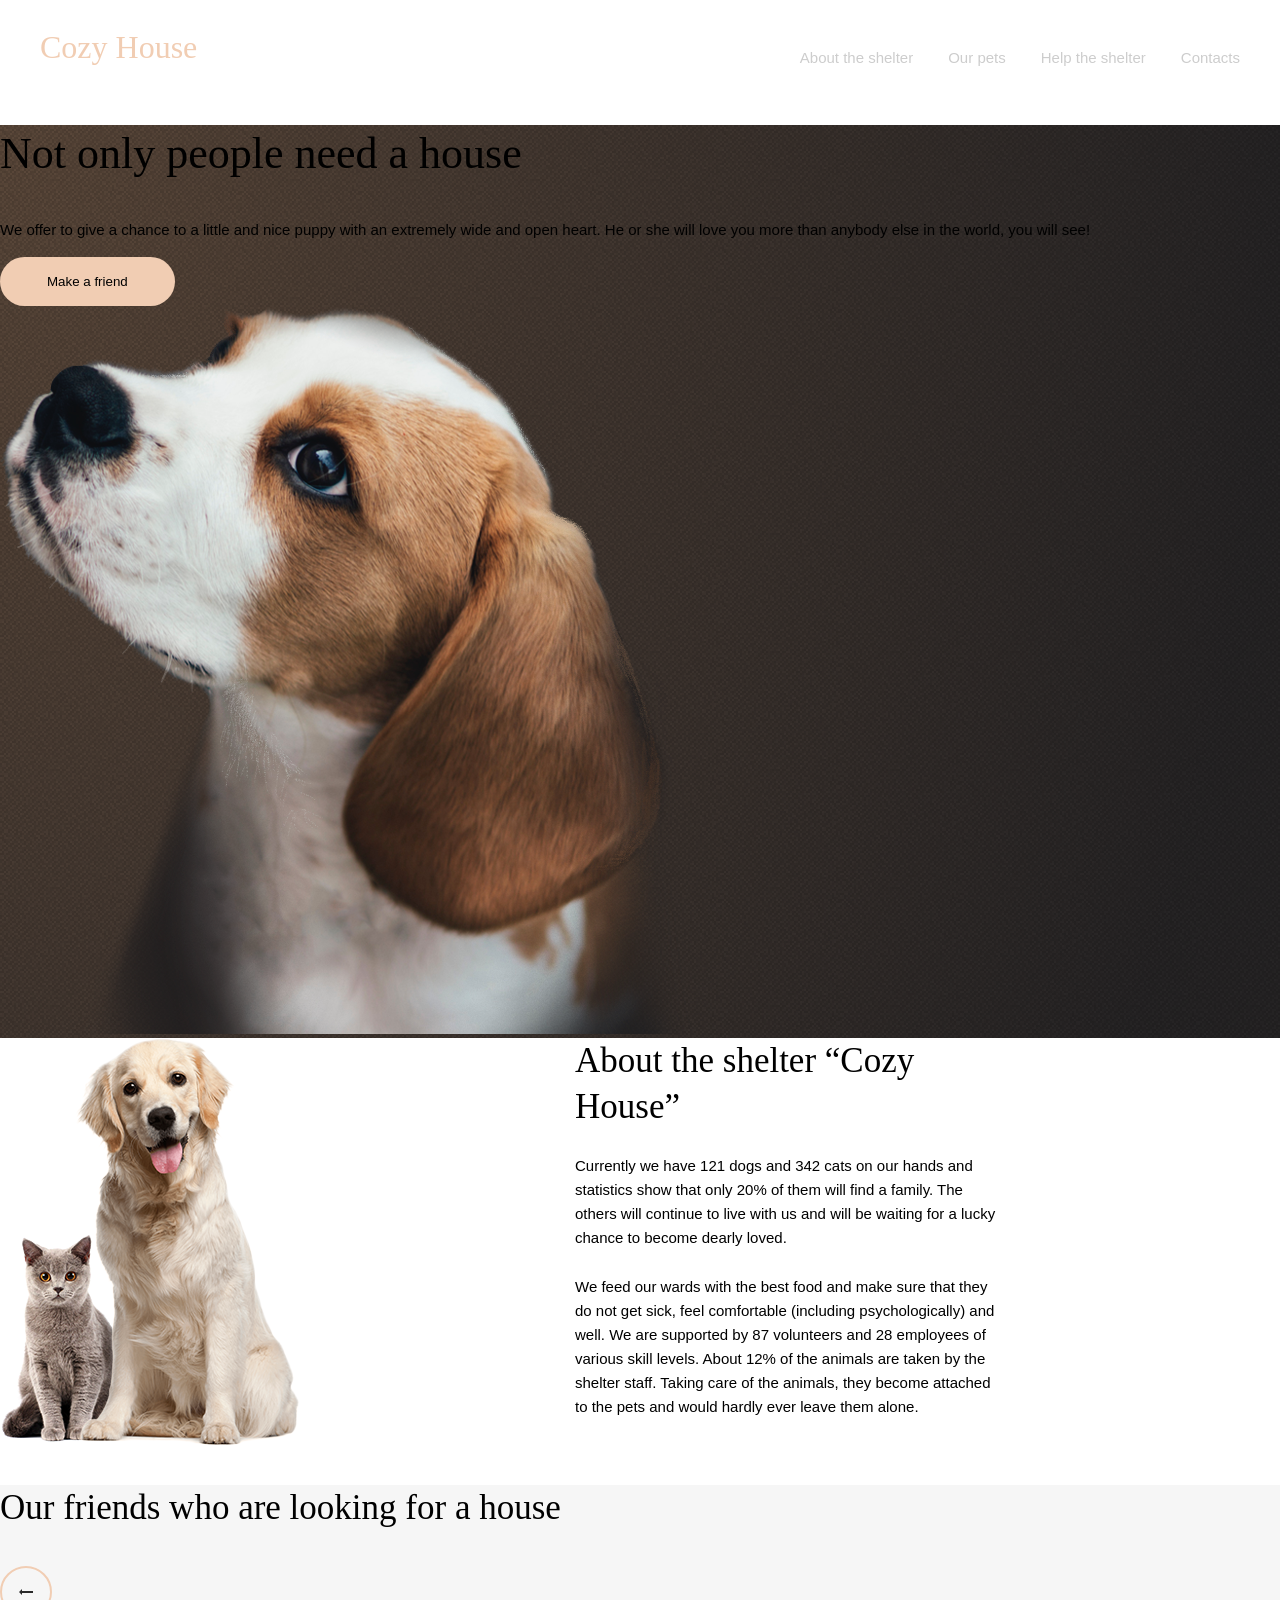
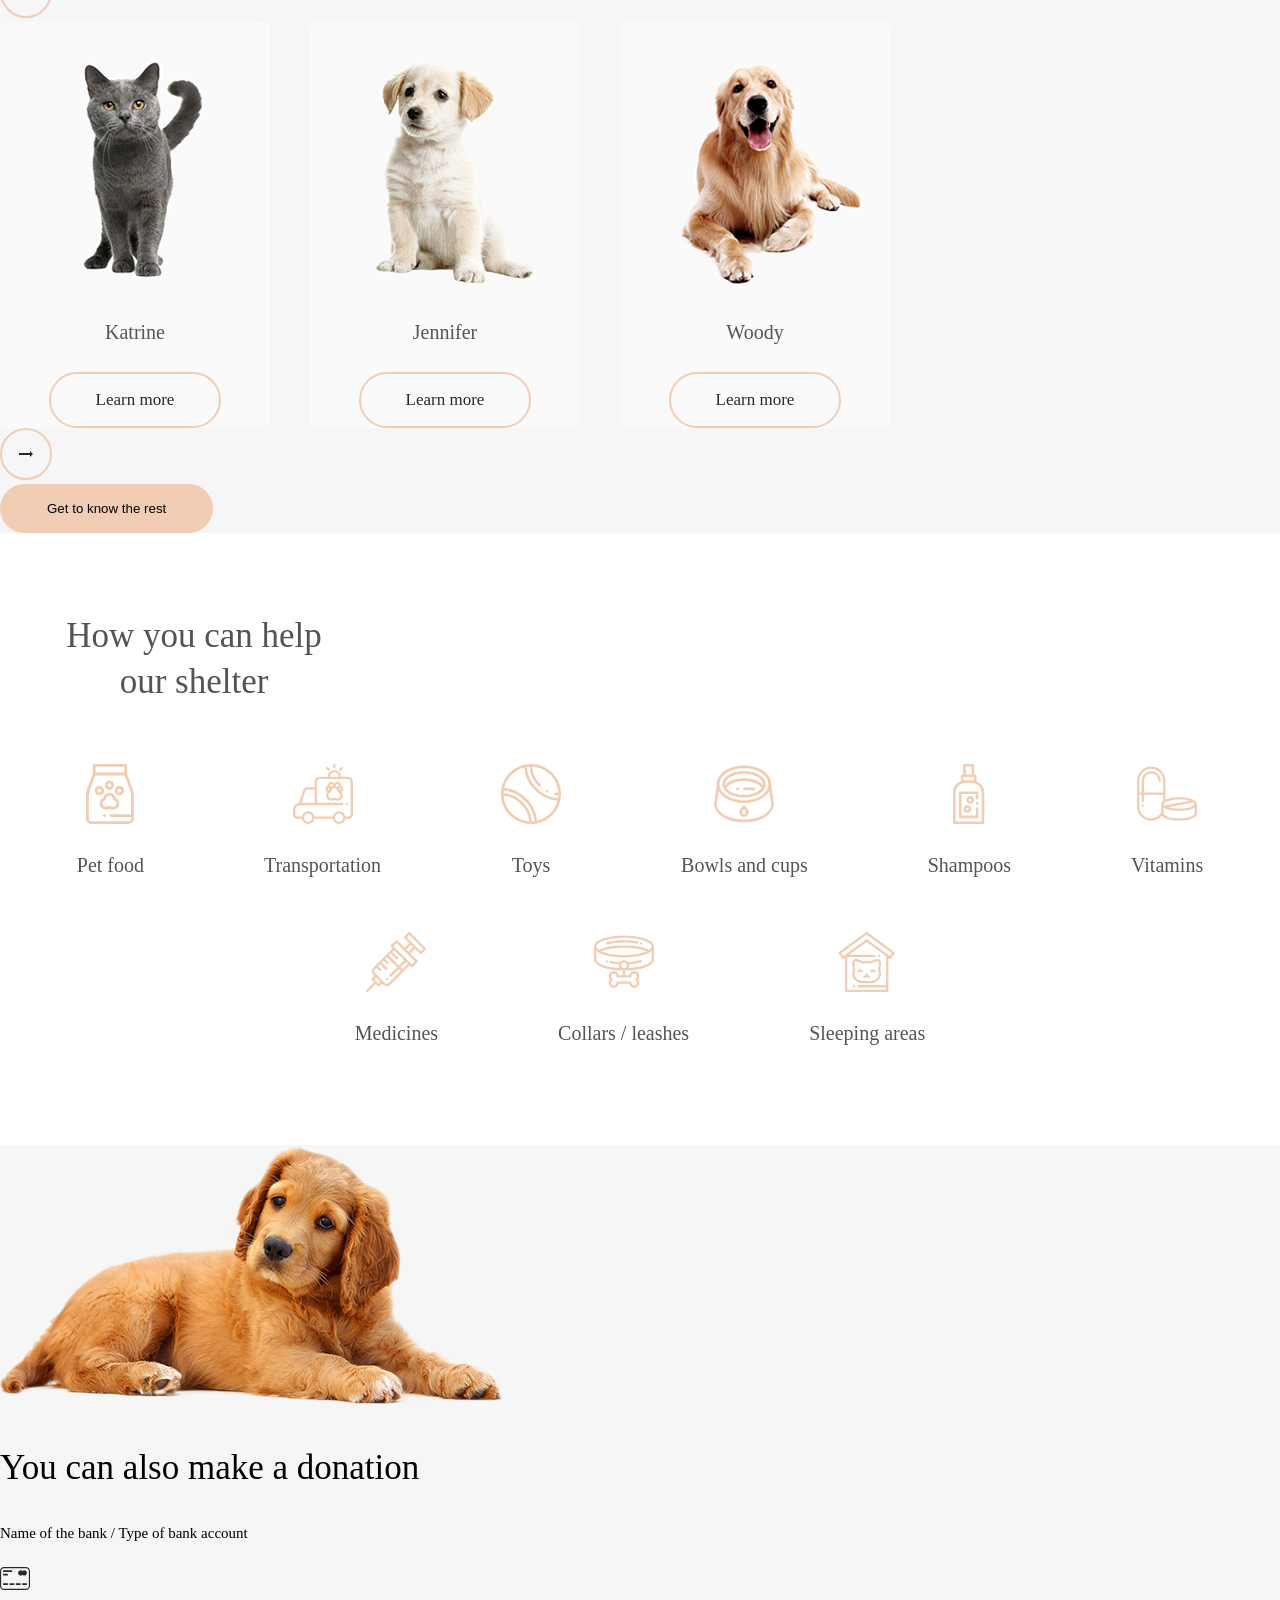
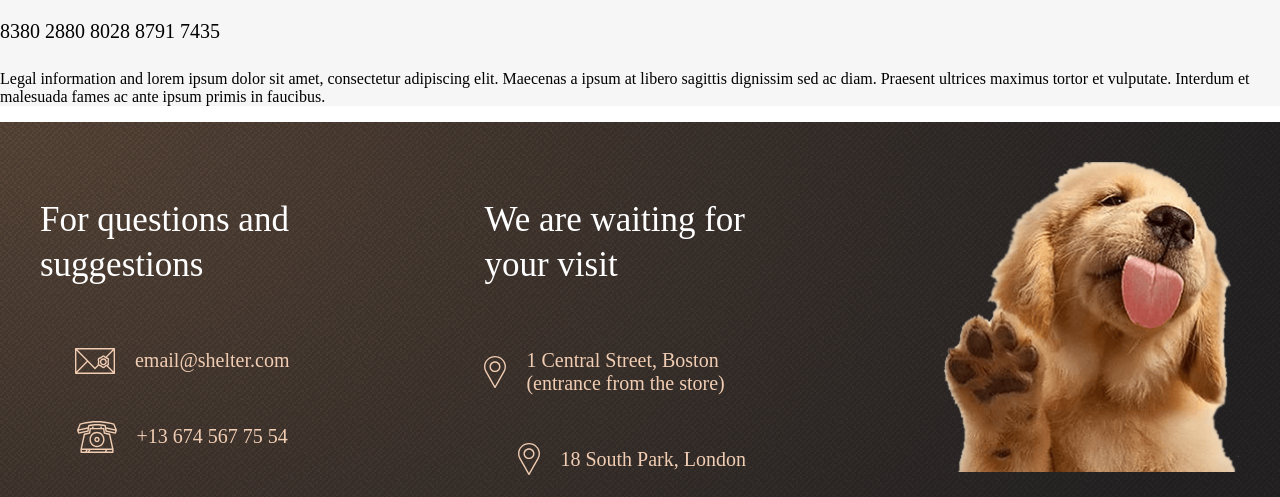
==== shelter/index.html @ 0e235bfc "feat: add css to help section (Wed, Jun 10, 2026 04:47:21 PM)" ====
<!DOCTYPE html>
<html lang="en">

<head>
    <meta charset="UTF-8">
    <meta name="viewport" content="width=device-width, initial-scale=1.0">
    <title>Shelter</title>
    <link rel="icon" type="image/x-icon" href="../assets/pets-jennifer.svg">
    <link rel="stylesheet" href="style.css">
</head>

<body>
    <header>
        <div class="header-wrapper">
            <div class="logo-container">
                <p class="logo-title">Cozy House</p>
                <p class="logo-subtitle">Shelter for pets in Boston</p>
            </div>
            <nav class="nav-menu" id="nav-menu">
                <ul class="nav-list">
                    <li><a href="index.html" class="nav-link paragraph-l">About the shelter</a></li>
                    <li><a href="pets.html" class="nav-link paragraph-l ">Our pets</a></li>
                    <li><a href="#help" class="nav-link paragraph-l ">Help the shelter</a></li>
                    <li><a href="#footer" class="nav-link paragraph-l ">Contacts</a></li>
                </ul>
            </nav>
        </div>
    </header>
    <main class="main">
        <section class="start-screen">
            <div class="start-screen-content">
                <div class="screen-content">
                    <h2>Not only people need a house</h2>
                    <p class="paragraph-l">We offer to give a chance to a little and nice puppy with an extremely wide
                        and
                        open heart. He or she
                        will love you more than anybody else in the world, you will see!</p>
                    <button class="button-primary">Make a friend</button>
                </div>
                <div class="main-puppy">
                    <img src="../assets/start-screen-puppy.svg" alt="puppy">
                </div>
            </div>
        </section>
        <section class="about">
            <div class="about-content">
                <div class="about-pets">
                    <img src="../assets/about-pets.svg" alt="pets">
                </div>
                <div class="about-container">
                    <h3>About the shelter “Cozy House”</h3>
                    <p class="paragraph-l">Currently we have 121 dogs and 342 cats on our hands and statistics show that
                        only 20% of them will find a family. The others will continue to live with us and will be
                        waiting for a lucky chance to become dearly loved.</p>
                    <p class="paragraph-l">We feed our wards with the best food and make sure that they do not get sick,
                        feel comfortable
                        (including psychologically) and well. We are supported by 87 volunteers and 28 employees of
                        various skill levels. About 12% of the animals are taken by the shelter staff. Taking care of
                        the animals, they become attached to the pets and would hardly ever leave them alone.</p>
                </div>
            </div>
        </section>
        <section class="pets">
            <div class="pets-content">
                <h3>Our friends who are looking for a house</h3>
                <div class="slider">
                    <img src="../assets/button_arrow-left.svg" alt="arrow button icon">
                    <div class="card-container">
                        <div class="card">
                            <img src="../assets/pets-katrine.svg" alt="cat katrine image">
                            <p>Katrine</p>
                            <button class="button-secondary">Learn more</button>
                        </div>
                        <div class="card">
                            <img src="../assets/pets-jennifer (1).svg" alt="cat katrine image">
                            <p>Jennifer</p>
                            <button class="button-secondary">Learn more</button>
                        </div>
                        <div class="card">
                            <img src="../assets/pets-woody.svg" alt="dog Woody image">
                            <p>Woody</p>
                            <button class="button-secondary">Learn more</button>
                        </div>
                    </div>
                    <img src="../assets/button_arrow-right.svg" alt="arrow button icon">
                </div>
                <button class="button-primary">Get to know the rest</button>
            </div>
        </section>
        <section class="help" id="help">
            <div class="help-content">
                <h3>How you can help <br> our shelter</h3>
                <div class="list">
                    <div class="pet-food">
                        <img src="../assets/pet-food.svg" alt="pet-food icon">
                        <h4>Pet food</h4>
                    </div>
                    <div class="transportation">
                        <img src="../assets/transportation.svg" alt="Transportation icon">
                        <h4>Transportation</h4>
                    </div>
                    <div class="toys">
                        <img src="../assets/toys.svg" alt="toys icon">
                        <h4>Toys</h4>
                    </div>
                    <div class="bowls-cups">
                        <img src="../assets/bowls-and-cups.svg" alt="Bowls and cups icon">
                        <h4>Bowls and cups</h4>
                    </div>
                    <div class="shampoos">
                        <img src="../assets/shampoos.svg" alt="Shampoos icon">
                        <h4>Shampoos</h4>
                    </div>
                    <div class="vitamins">
                        <img src="../assets/vitamins.svg" alt="Vitamins icon">
                        <h4>Vitamins</h4>
                    </div>
                    <div class="medicines">
                        <img src="../assets/medicines.svg" alt="Medicines icon">
                        <h4>Medicines</h4>
                    </div>
                    <div class="collars">
                        <img src="../assets/collars-or-leashes.svg" alt="Collars / leashes icon">
                        <h4>Collars / leashes</h4>
                    </div>
                    <div class="sleeping-area">
                        <img src="../assets/sleeping-area.svg" alt="Sleeping areas icon">
                        <h4>Sleeping areas</h4>
                    </div>
                </div>
            </div>
        </section>
        <section class="donation">
            <div class="donation-content">
                <div>
                    <img src="../assets/donation-dog.svg" alt="dog image">
                </div>
                <div class="donation-container">
                    <h3>You can also make a donation</h3>
                    <h5>Name of the bank / Type of bank account</h5>
                    <div class="credit-card">
                        <img src="../assets/credit-card.svg" alt="credit card icon">
                        <h4>8380 2880 8028 8791 7435</h4>
                    </div>
                    <p>Legal information and lorem ipsum dolor sit amet, consectetur adipiscing elit. Maecenas a ipsum
                        at libero sagittis dignissim sed ac diam. Praesent ultrices maximus tortor et vulputate.
                        Interdum et malesuada fames ac ante ipsum primis in faucibus.</p>
                </div>
            </div>
        </section>
    </main>
    <footer>
        <div class="footer-content" id="footer">
            <div class="footer-contacts">
                <h3>For questions and suggestions</h3>
                <div class="footer-mail">
                    <img src="../assets/mail.svg" alt="email logo">
                    <h4>email@shelter.com</h4>
                </div>
                <div class="footer-phone">
                    <img src="../assets/phone.svg" alt="phone logo">
                    <h4>+13 674 567 75 54</h4>
                </div>
            </div>
            <div class="footer-locations">
                <h3>We are waiting for your visit</h3>
                <div class="footer-boston">
                    <div class="boston-pin">
                        <img src="../assets/pin.svg" alt="pin logo">
                        <h4>1 Central Street, Boston (entrance from the store)</h4>
                    </div>
                </div>
                <div class="footer-london">
                    <div class="london-pin">
                        <img src="../assets/pin.svg" alt="pin logo">
                        <h4>18 South Park, London</h4>
                    </div>
                </div>
            </div>
            <div> <img src="../assets/footer-puppy.svg" alt="puppy licks the screen"></div>
        </div>
    </footer>
</body>

</html>
---- shelter/style.css ----
/* Main styles */

*,
*::before,
*::after {
    box-sizing: border-box;
}

html {
    overflow-x: hidden;
    scroll-behavior: smooth;
}


:root {
    --color-primary: #F1CDB3;
    --color-light-xl: #FFFFFF;
    --color-light-l: #F6F6F6;
    --color-light-s: #FAFAFA;
    --color-dark-l: #545454;
    --main-font: 'Georgia';
    --side-font: 'Arial';
    --color-dark-3xl: #292929;
    --color-dark-s: #CDCDCD;
}

h2 {
    font-family: var(--main-font);
    font-weight: 400;
    font-size: 44px;
    line-height: 130%;
    letter-spacing: 0%;

}

h3 {
    font-family: var(--main-font);
    font-weight: 400;
    font-size: 35px;
    line-height: 130%;
    letter-spacing: 6%;

}

h4 {
    font-family: var(--main-font);
    font-weight: 400;
    font-size: 20px;
    line-height: 114.99999999999999%;
    letter-spacing: 6%;
}

h5 {
    font-family: var(--main-font);
    font-weight: 400;
    font-size: 15px;
    line-height: 110.00000000000001%;
    letter-spacing: 6%;
}

.paragraph-l {
    font-family: var(--side-font);
    font-weight: 400;
    font-size: 15px;
    line-height: 160%;
    letter-spacing: 0px;
}

.paragraph-s {
    font-family: var(--side-font);
    font-weight: 400;
    font-size: 12px;
    line-height: 150%;
    letter-spacing: 0px;
}

.button-primary {
    border-radius: 100px;
    padding: 15px 45px;
    gap: 10px;
    background-color: var(--color-primary);
    border-color: transparent;
}

.button-secondary {
    opacity: 1;
    border-radius: 100px;
    padding-top: 15px;
    padding-right: 45px;
    padding-bottom: 15px;
    padding-left: 45px;
    gap: 10px;
    border-width: 2px;
    border: 2px solid #F1CDB3;
    color: var(--color-dark-3xl);
}

.logo-title {
    font-family: var(--main-font);
    font-weight: 400;
    font-size: 32px;
    line-height: 110.00000000000001%;
    letter-spacing: 6%;
    vertical-align: middle;
    color: var(--color-primary);
}

.logo-subtitle {
    font-family: var(--side-font);
    font-weight: 400;
    font-size: 13px;
    line-height: 100%;
    letter-spacing: 10%;
    vertical-align: middle;
    color: var(--color-light-xl);
}

body {
    max-width: 1280px;
    margin: 0 auto;
    width: 100%;
    overflow-x: hidden;
    background-color: var(--static-white);
}

.start-screen {
    background: url(../assets/3f10d48595577108af837b8b441616746225b66e.png), radial-gradient(100% 215.42% at 0% 0%, #5B483A 0%, #262425 100%), #211F20;
}

.footer-content {
    background: url(../assets/3f10d48595577108af837b8b441616746225b66e.png), radial-gradient(100% 215.42% at 0% 0%, #5B483A 0%, #262425 100%), #211F20;
    padding: 40px 40px 0 40px;
    display: flex;
    flex-direction: row;
    gap: 160px;
    margin: 0;
}

.footer-contacts,
.footer-locations {
    display: flex;
    flex-direction: column;

    h3 {
        color: var(--color-light-xl);
    }
}

.footer-mail,
.footer-phone {
    display: flex;
    flex-direction: row;
    justify-content: center;
    align-items: center;
    gap: 20px;
    color: var(--color-primary);

    img {
        width: 40px;
        height: 32px;
    }
}

.boston-pin,
.london-pin {
    display: flex;
    flex-direction: row;
    justify-content: center;
    align-items: center;
    gap: 20px;
    color: var(--color-primary);

    img {
        width: 22px;
        height: 32px;
    }
}

.header-wrapper {
    display: flex;
    justify-content: space-between;
    padding-left: 40px;
    padding-right: 40px;
    padding-top: 30px;
}

.logo-container {
    display: flex;
    flex-direction: column;
    gap: 10px;

    p {
        margin: 0;
        padding: 0;
    }

}

.nav-list {
    display: flex;
    gap: 35px;
    list-style: none;
}

.nav-link {
    text-decoration: none;
    color: var(--color-dark-s);
}

.our-pets {
    background-color: var(--color-light-l);

    .pets {
        padding: 80px 40px 100px 40px;
    }

    h3 {
        align-self: center;
    }
}

.card-container {
    display: flex;
    flex-wrap: wrap;
    gap: 40px
}

.card {
    background-color: var(--color-light-s);
    border-radius: 9px;
    display: flex;
    flex-wrap: wrap;
    flex-direction: column;
    gap: 30px;
    justify-content: center;
    align-items: center;
    margin: 0;
    padding: 0;

    button {
        color: var(--color-dark-3xl);
        font-family: var(--main-font);
        font-weight: 400;
        font-size: 17px;
        line-height: 130%;
        letter-spacing: 6%;
        background-color: inherit;
    }

    p {
        font-family: var(--main-font);
        font-weight: 400;
        font-size: 20px;
        line-height: 100%;
        letter-spacing: 6%;
        text-align: center;
        vertical-align: middle;
        color: var(--color-dark-l);
        margin: 0;
    }
}

.navigation {
    display: flex;
    gap: 20px;
    width: 340px;
    height: 52px;
}

.paginator {
    border: 2px solid #CDCDCD;
    width: 52px;
    height: 52px;
    border-radius: 100px;
    border-color: var(--color-primary);
    font-family: var(--main-font);
    font-weight: 400;
    font-size: 20px;
    line-height: 114.99999999999999%;
    letter-spacing: 6%;
    text-align: center;
    vertical-align: middle;
    background-color: inherit;
}

.active {
    background-color: var(--color-primary);
    border-color: transparent;
    color: var(--color-dark-3xl);
}

.inactive {
    border: 2px solid #CDCDCD;
    color: var(--color-dark-s);
}

.act {
    background: #F1CDB3;
}

.paginator:hover {
    cursor: pointer;
}

.pets,
.donation {
    background-color: var(--color-light-l);
}

.help {
    background-color: var(--color-light-xl);
}

.help-content {
    margin: 80px 40px 100px 40px;
    color: var(--color-dark-l);

    h3 {
        text-align: center;
        width: 308px;
        height: auto;
        margin: 0;
        padding-bottom: 60px;
    }
}

.list {
    display: flex;
    flex-wrap: wrap;
    justify-content: center;
    gap: 55px 120px;

    div {
        display: flex;
        flex-direction: column;
        justify-content: center;
        align-items: center;
        gap: 30px;

        img {
            width: 60px;
            height: 60px;
        }

        h4 {
            margin: 0;
        }
    }
}


.about-content {
    margin: 0 auto;
    display: flex;


    .about-container {
        display: flex;
        flex-direction: column;
        gap: 25px;
        width: 430px;
        margin: 0 auto;
        padding: 0;

        h3,
        p {
            margin: 0;
        }
    }
}
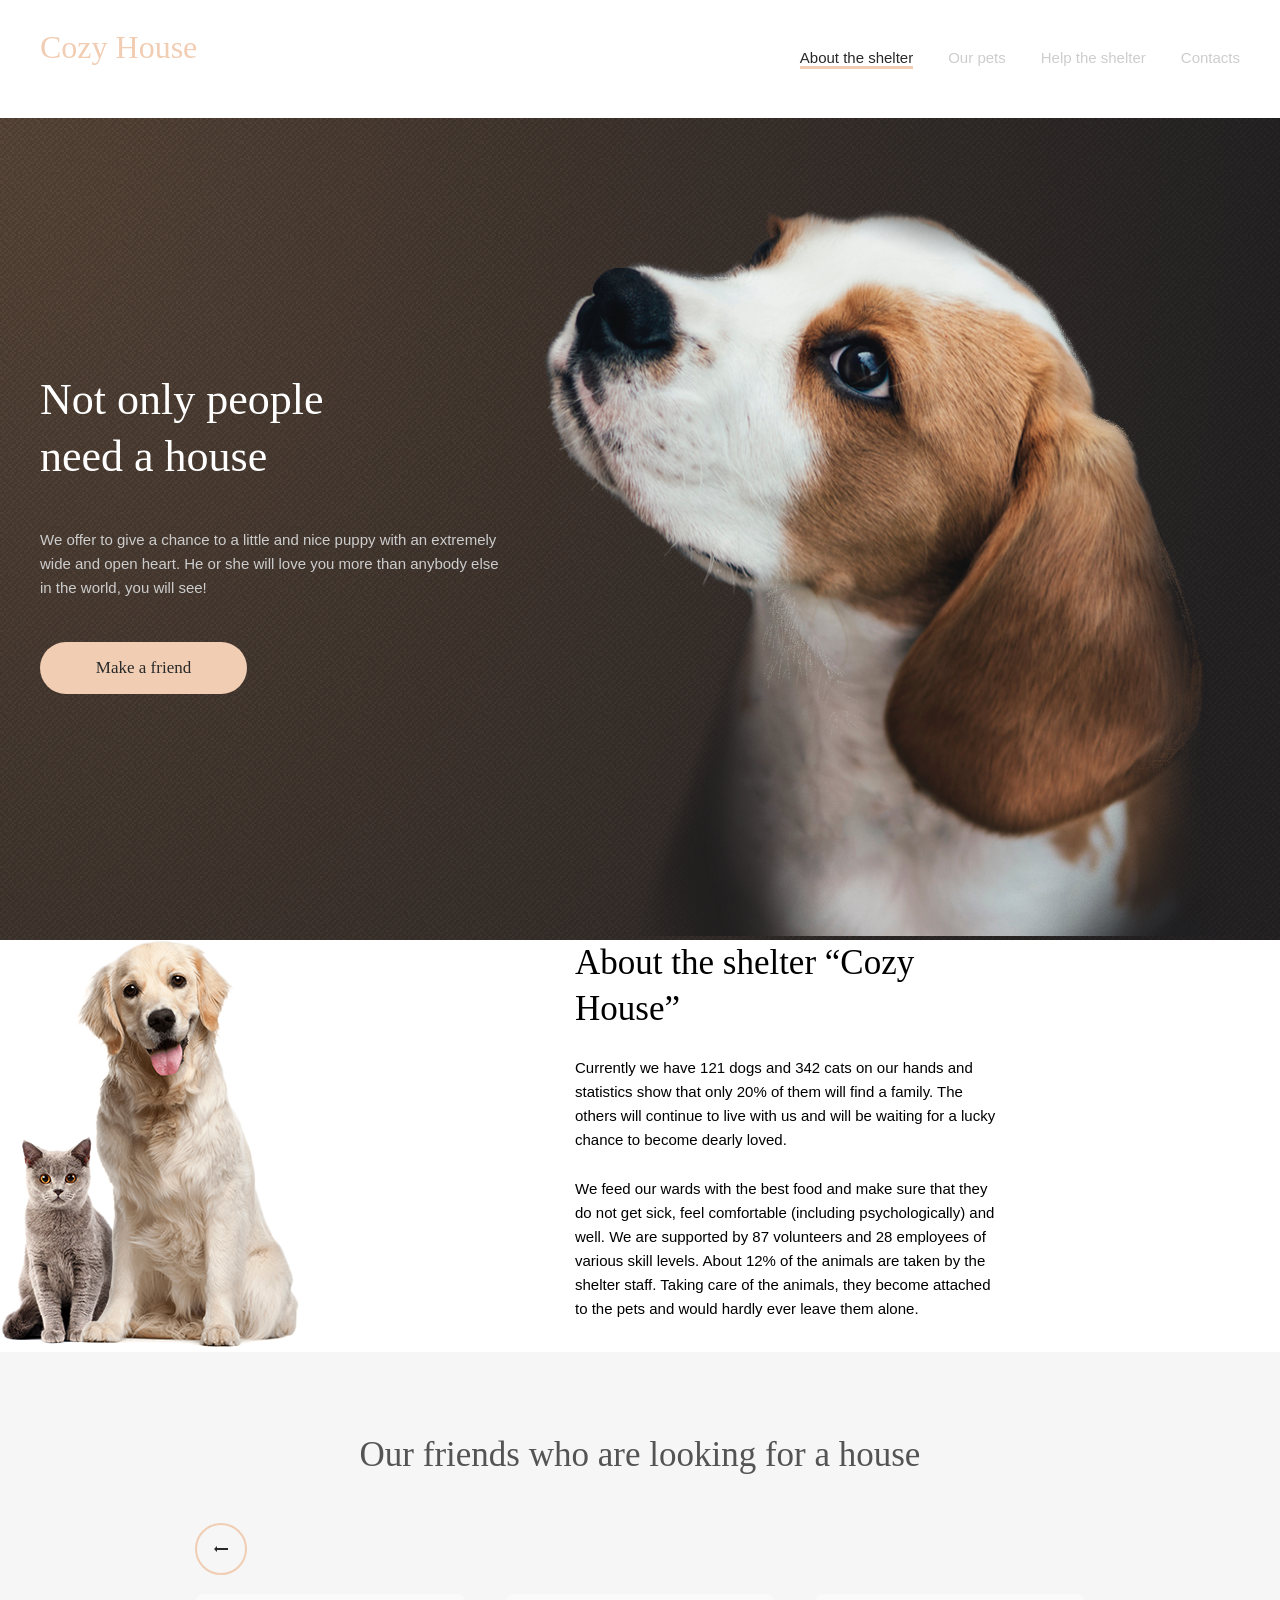
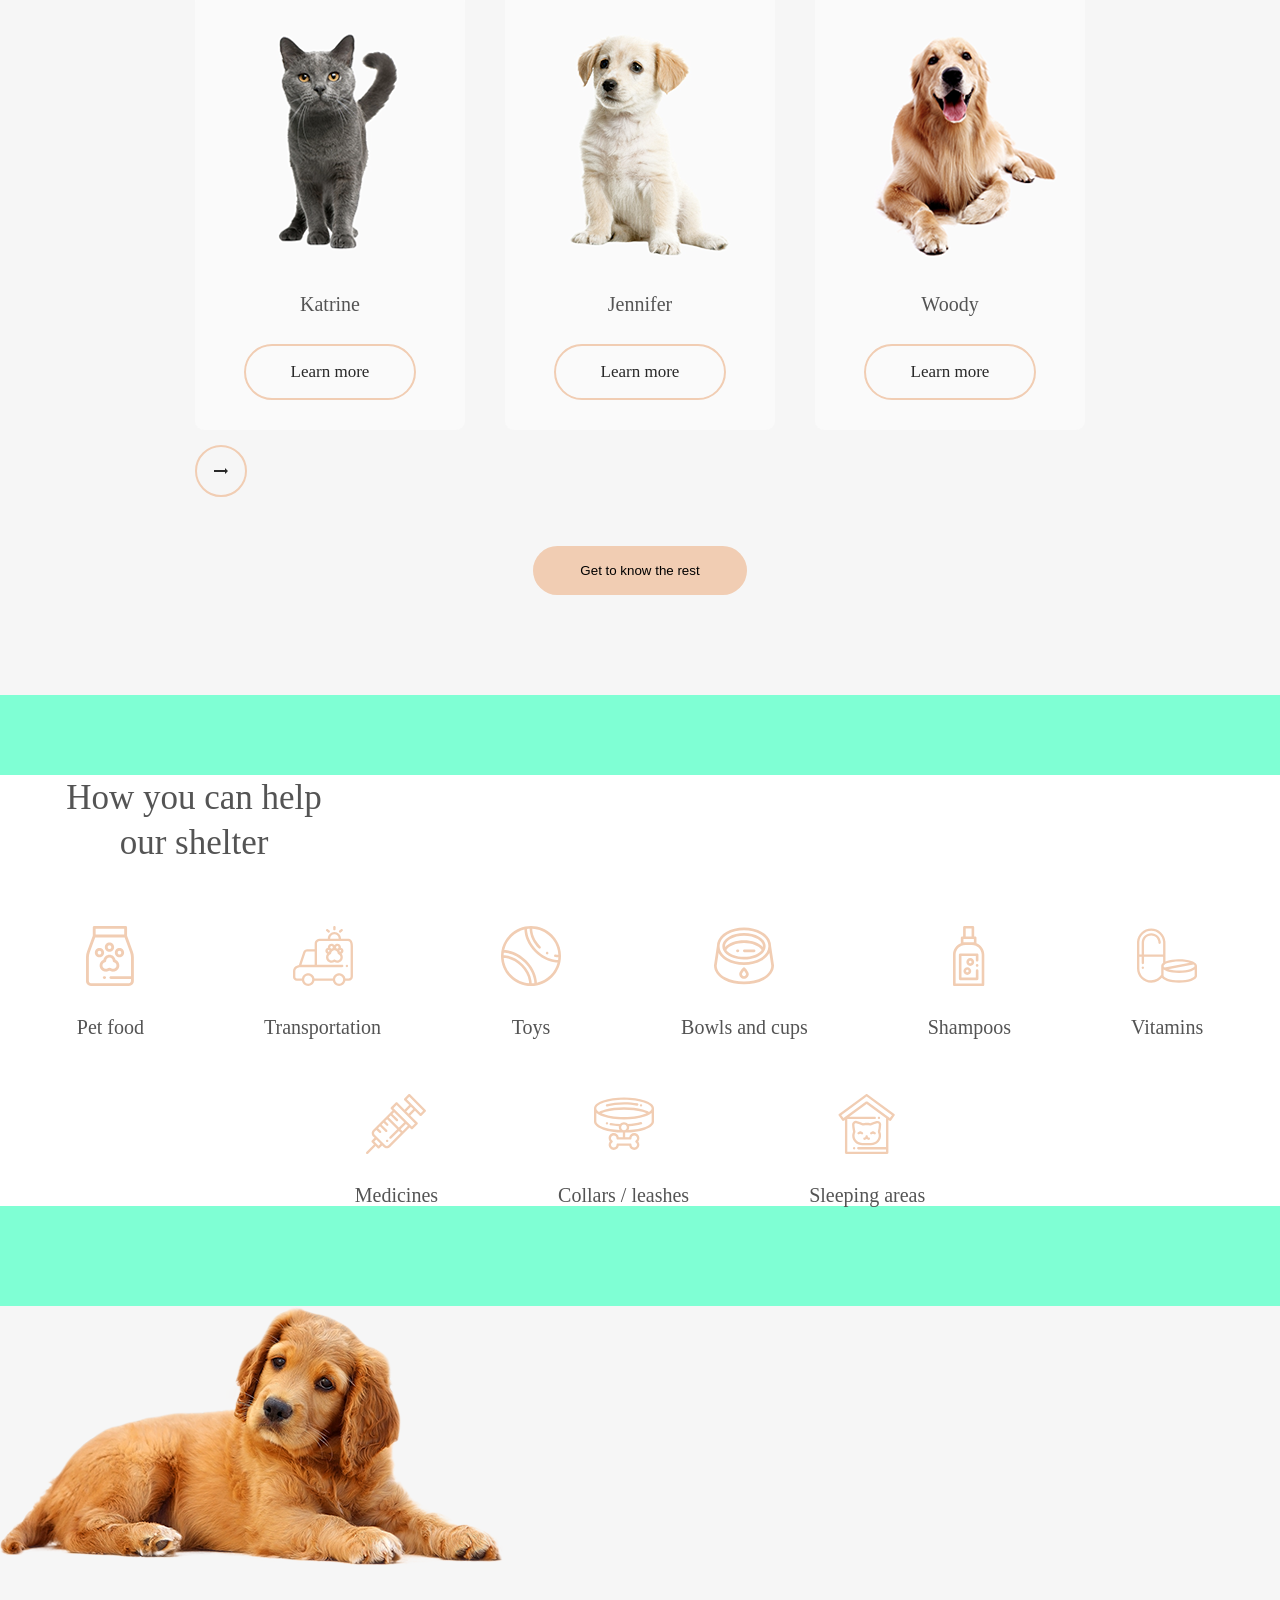
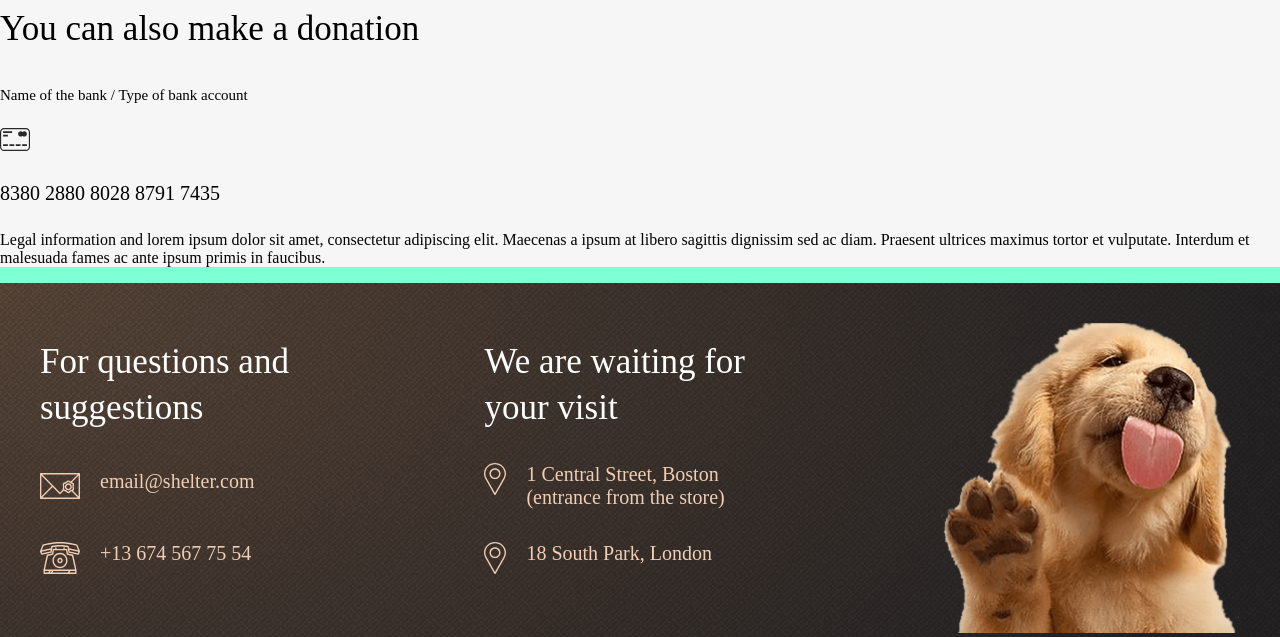
==== commit c9d82380: "feat: add css to start screen section (Wed, Jun 10, 2026 06:07:32 PM)" ====
--- a/shelter/index.html
+++ b/shelter/index.html
@@ -18,7 +18,7 @@
             </div>
             <nav class="nav-menu" id="nav-menu">
                 <ul class="nav-list">
-                    <li><a href="index.html" class="nav-link paragraph-l">About the shelter</a></li>
+                    <li><a href="index.html" class="nav-link paragraph-l act">About the shelter</a></li>
                     <li><a href="pets.html" class="nav-link paragraph-l ">Our pets</a></li>
                     <li><a href="#help" class="nav-link paragraph-l ">Help the shelter</a></li>
                     <li><a href="#footer" class="nav-link paragraph-l ">Contacts</a></li>
@@ -30,7 +30,7 @@
         <section class="start-screen">
             <div class="start-screen-content">
                 <div class="screen-content">
-                    <h2>Not only people need a house</h2>
+                    <h2>Not only people <br>need a house</h2>
                     <p class="paragraph-l">We offer to give a chance to a little and nice puppy with an extremely wide
                         and
                         open heart. He or she
--- a/shelter/style.css
+++ b/shelter/style.css
@@ -9,6 +9,7 @@
 html {
     overflow-x: hidden;
     scroll-behavior: smooth;
+    background-color: aquamarine;
 }
 
 
@@ -140,18 +141,31 @@
 .footer-locations {
     display: flex;
     flex-direction: column;
+    padding-top: 16px;
+    padding-bottom: 60px;
 
     h3 {
         color: var(--color-light-xl);
-    }
-}
+        margin: 0;
+    }
+}
+
+.footer-contacts {
+    gap: 40px;
+}
+
+.footer-locations {
+    gap: 33px;
+    max-width: 302px;
+}
+
 
 .footer-mail,
 .footer-phone {
     display: flex;
     flex-direction: row;
-    justify-content: center;
-    align-items: center;
+    justify-content: flex-start;
+    align-items: self-start;
     gap: 20px;
     color: var(--color-primary);
 
@@ -159,14 +173,18 @@
         width: 40px;
         height: 32px;
     }
+
+    h4 {
+        margin: 0;
+    }
 }
 
 .boston-pin,
 .london-pin {
     display: flex;
     flex-direction: row;
-    justify-content: center;
-    align-items: center;
+    justify-content: flex-start;
+    align-items: self-start;
     gap: 20px;
     color: var(--color-primary);
 
@@ -174,14 +192,18 @@
         width: 22px;
         height: 32px;
     }
+
+    h4 {
+        margin: 0;
+    }
+
 }
 
 .header-wrapper {
     display: flex;
     justify-content: space-between;
-    padding-left: 40px;
-    padding-right: 40px;
-    padding-top: 30px;
+    padding: 30px 40px;
+    background-color: var(--color-light-xl);
 }
 
 .logo-container {
@@ -193,7 +215,25 @@
         margin: 0;
         padding: 0;
     }
-
+}
+
+.logo-contain {
+    display: flex;
+    flex-direction: column;
+    gap: 10px;
+
+    p {
+        margin: 0;
+        padding: 0;
+    }
+
+    .logo-title {
+        color: var(--color-dark-l);
+    }
+
+    .logo-subtitle {
+        color: var(--color-dark-3xl);
+    }
 }
 
 .nav-list {
@@ -207,6 +247,11 @@
     color: var(--color-dark-s);
 }
 
+.nav-li {
+    text-decoration: none;
+    color: var(--color-dark-l);
+}
+
 .our-pets {
     background-color: var(--color-light-l);
 
@@ -222,7 +267,8 @@
 .card-container {
     display: flex;
     flex-wrap: wrap;
-    gap: 40px
+    gap: 30px 40px;
+    padding: 15px 0;
 }
 
 .card {
@@ -236,6 +282,7 @@
     align-items: center;
     margin: 0;
     padding: 0;
+    padding-bottom: 30px;
 
     button {
         color: var(--color-dark-3xl);
@@ -281,6 +328,7 @@
     text-align: center;
     vertical-align: middle;
     background-color: inherit;
+    cursor: pointer;
 }
 
 .active {
@@ -295,7 +343,9 @@
 }
 
 .act {
-    background: #F1CDB3;
+
+    border-bottom: 3px solid #F1CDB3;
+    color: var(--color-dark-3xl);
 }
 
 .paginator:hover {
@@ -348,6 +398,9 @@
     }
 }
 
+.about {
+    background-color: var(--color-light-xl);
+}
 
 .about-content {
     margin: 0 auto;
@@ -367,4 +420,54 @@
             margin: 0;
         }
     }
+}
+
+.pets-content {
+    display: flex;
+    flex-direction: column;
+    gap: 45px;
+    align-items: center;
+    padding: 80px 40px 100px 40px;
+
+    h3 {
+        text-align: center;
+        color: var(--color-dark-l);
+        margin: 0;
+    }
+}
+
+.start-screen-content {
+    padding: 90px 40px 0 40px;
+    display: flex;
+    flex-direction: row;
+    gap: 42px;
+}
+
+.screen-content {
+    display: flex;
+    flex-direction: column;
+    gap: 42px;
+    max-width: 460px;
+    padding-top: 163px;
+
+    h2 {
+        color: var(--color-light-xl);
+        margin: 0;
+    }
+
+    p {
+        color: var(--color-dark-s);
+        margin: 0;
+    }
+
+    button {
+        width: 207px;
+        color: var(--color-dark-3xl);
+        font-family: var(--main-font);
+        font-weight: 400;
+        font-size: 17px;
+        line-height: 130%;
+        letter-spacing: 6%;
+        padding: 13px 35px;
+    }
 }
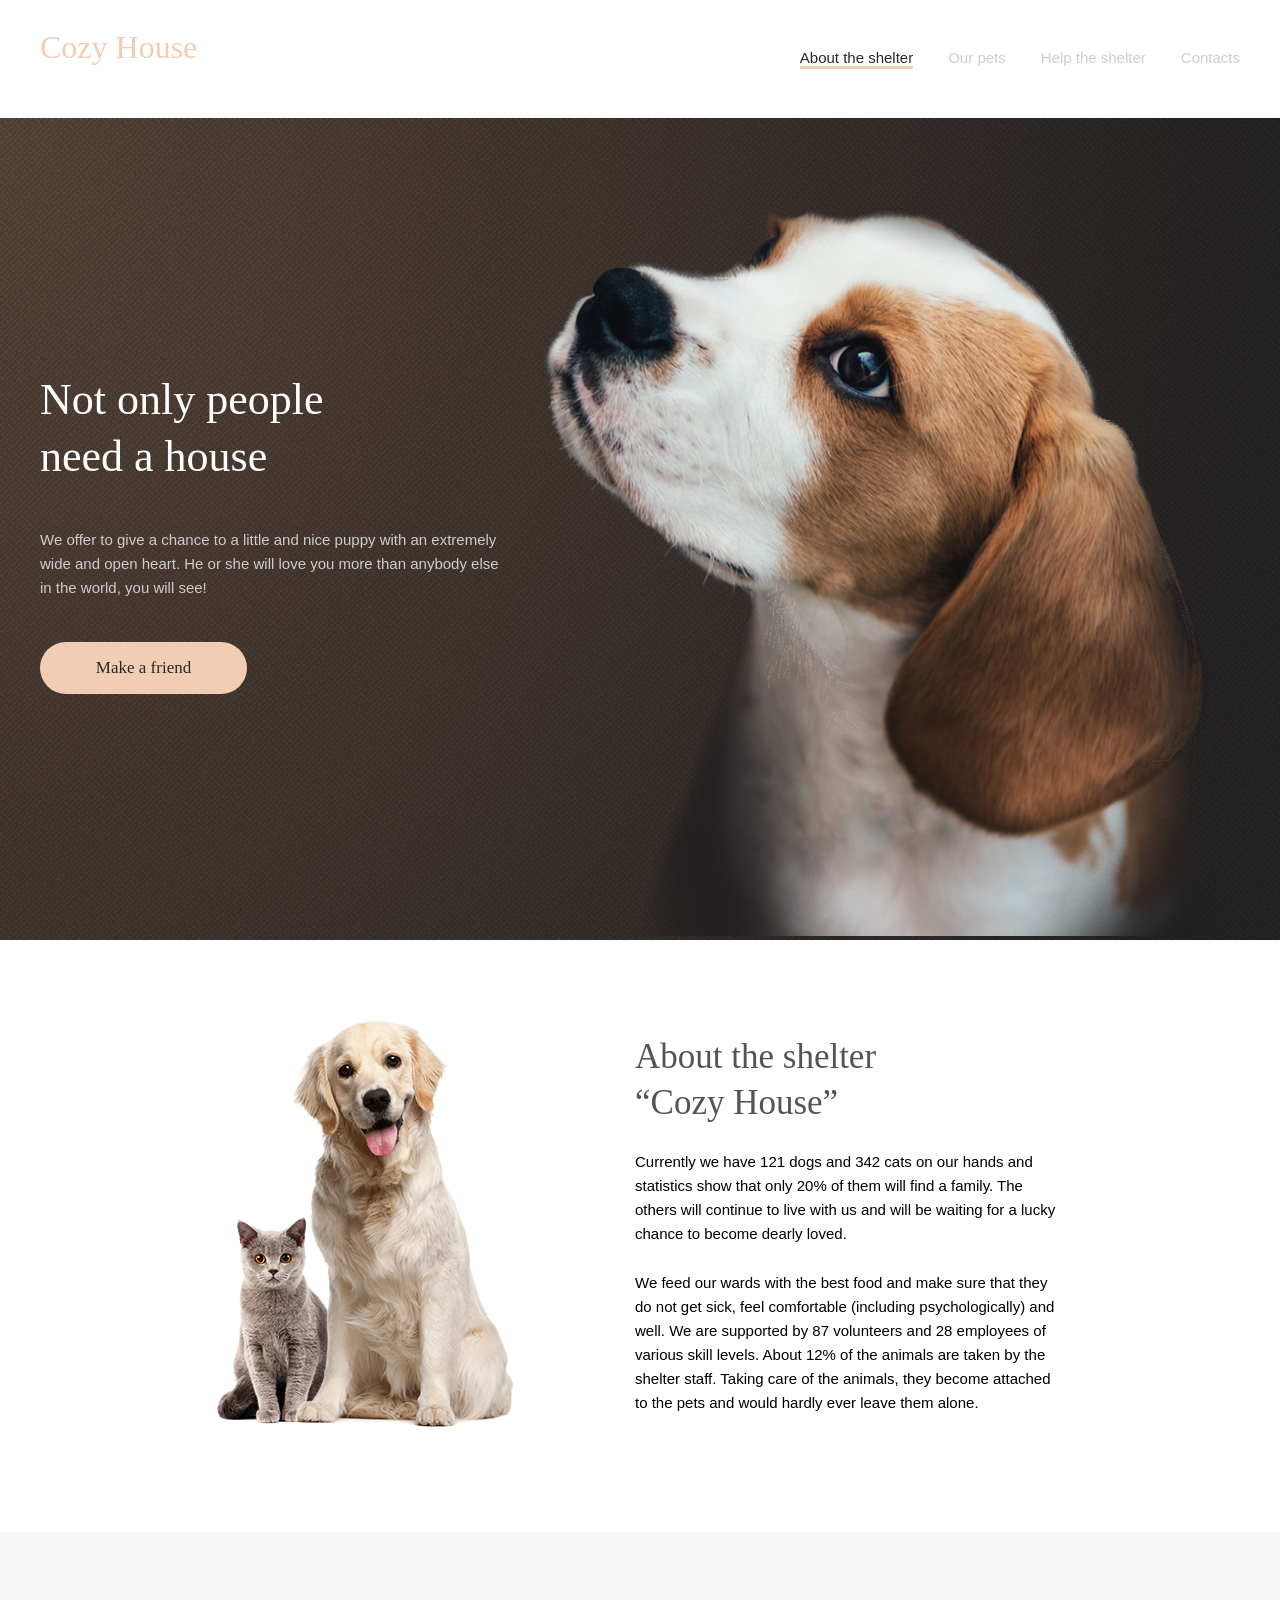
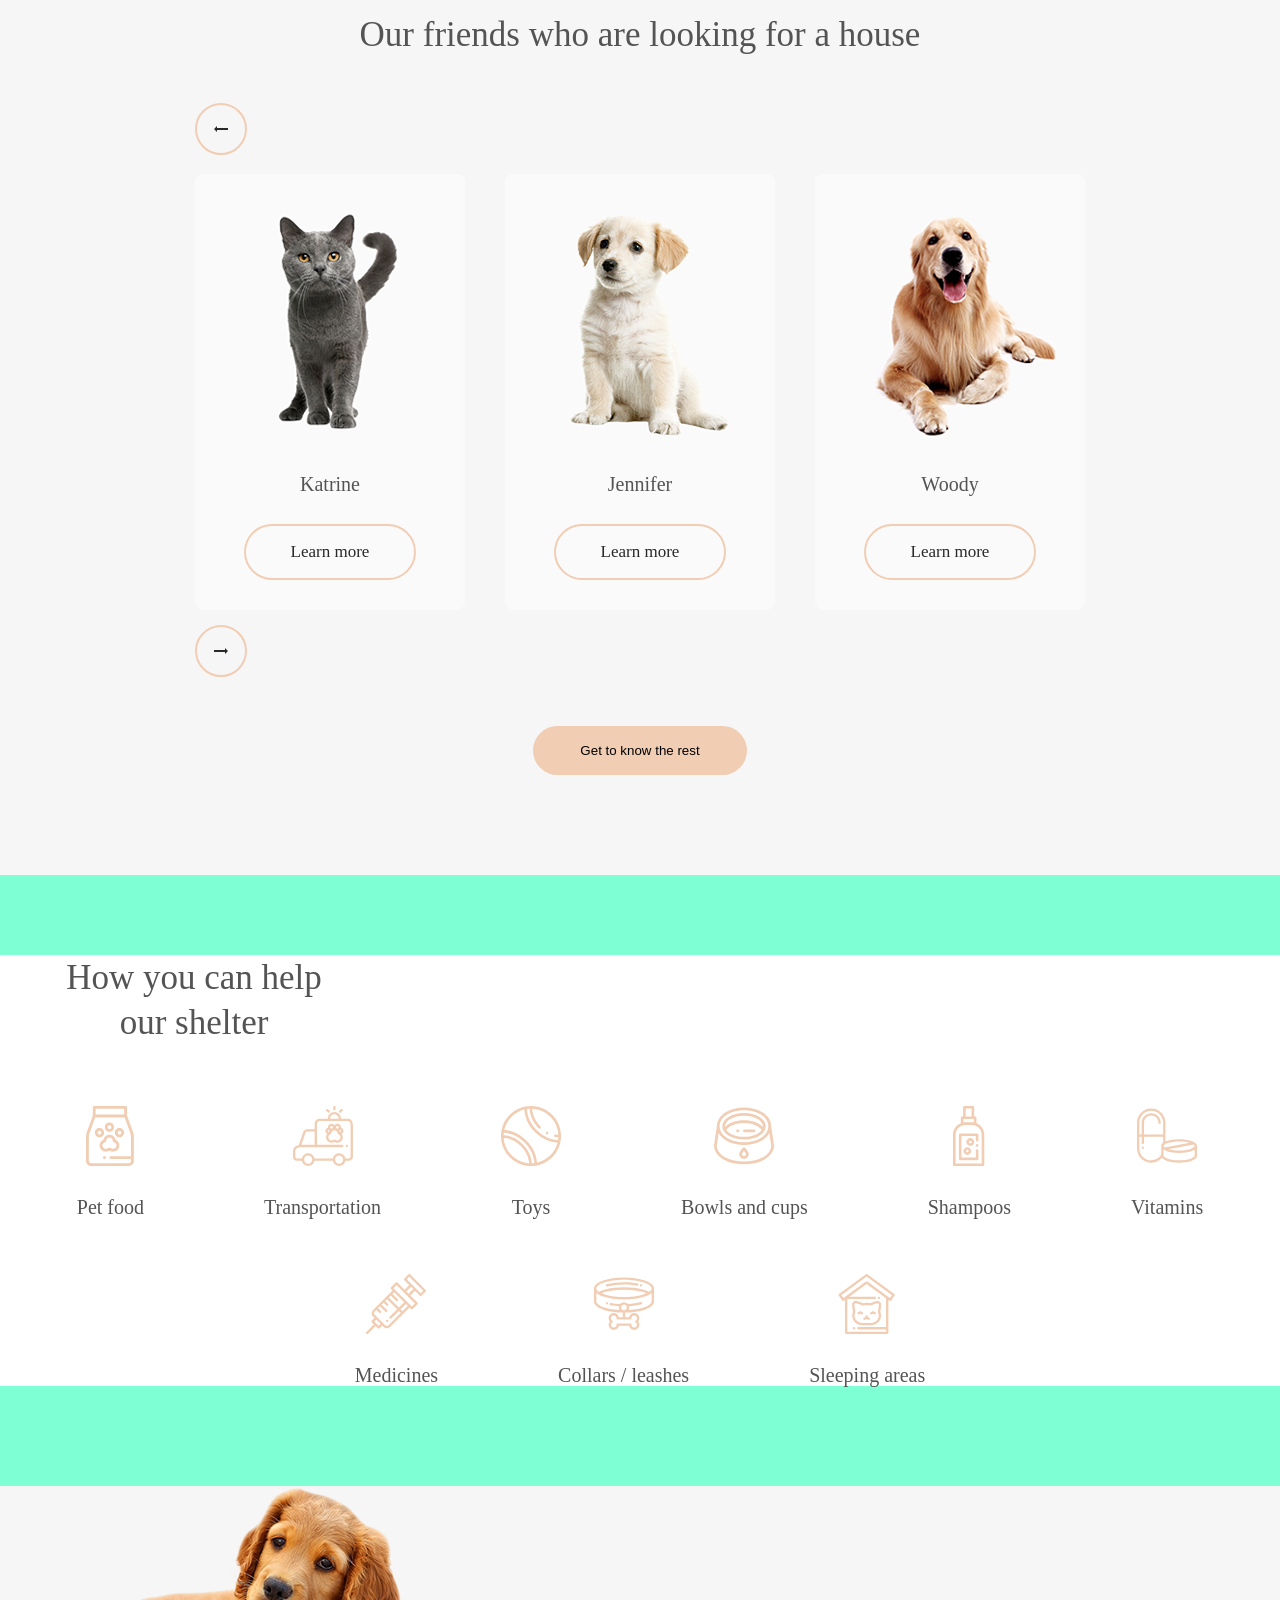
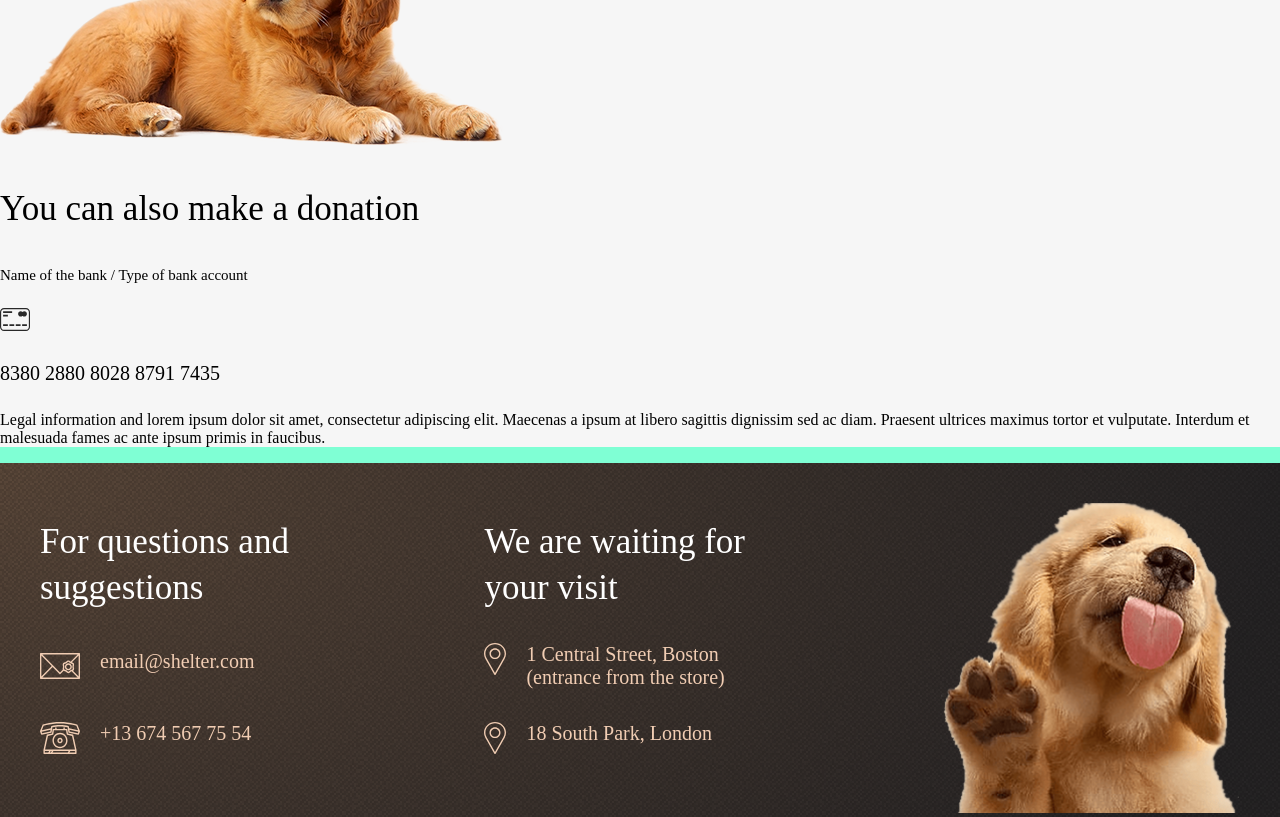
==== commit 2efd9f0f: "feat: add css to about shelter section (Wed, Jun 10, 2026 06:21:43 PM)" ====
--- a/shelter/index.html
+++ b/shelter/index.html
@@ -48,7 +48,7 @@
                     <img src="../assets/about-pets.svg" alt="pets">
                 </div>
                 <div class="about-container">
-                    <h3>About the shelter “Cozy House”</h3>
+                    <h3>About the shelter <br>“Cozy House”</h3>
                     <p class="paragraph-l">Currently we have 121 dogs and 342 cats on our hands and statistics show that
                         only 20% of them will find a family. The others will continue to live with us and will be
                         waiting for a lucky chance to become dearly loved.</p>
--- a/shelter/style.css
+++ b/shelter/style.css
@@ -403,21 +403,28 @@
 }
 
 .about-content {
-    margin: 0 auto;
-    display: flex;
-
+    padding: 80px 40px 100px 40px;
+    display: flex;
+    gap: 120px;
+    justify-content: center;
 
     .about-container {
+
         display: flex;
         flex-direction: column;
         gap: 25px;
         width: 430px;
-        margin: 0 auto;
-        padding: 0;
-
-        h3,
+        margin-top: 14px;
+        margin-bottom: 14px;
+
+        h3 {
+            margin: 0;
+            color: var(--color-dark-l);
+        }
+
         p {
             margin: 0;
+            color: var(--color-dark-xl);
         }
     }
 }
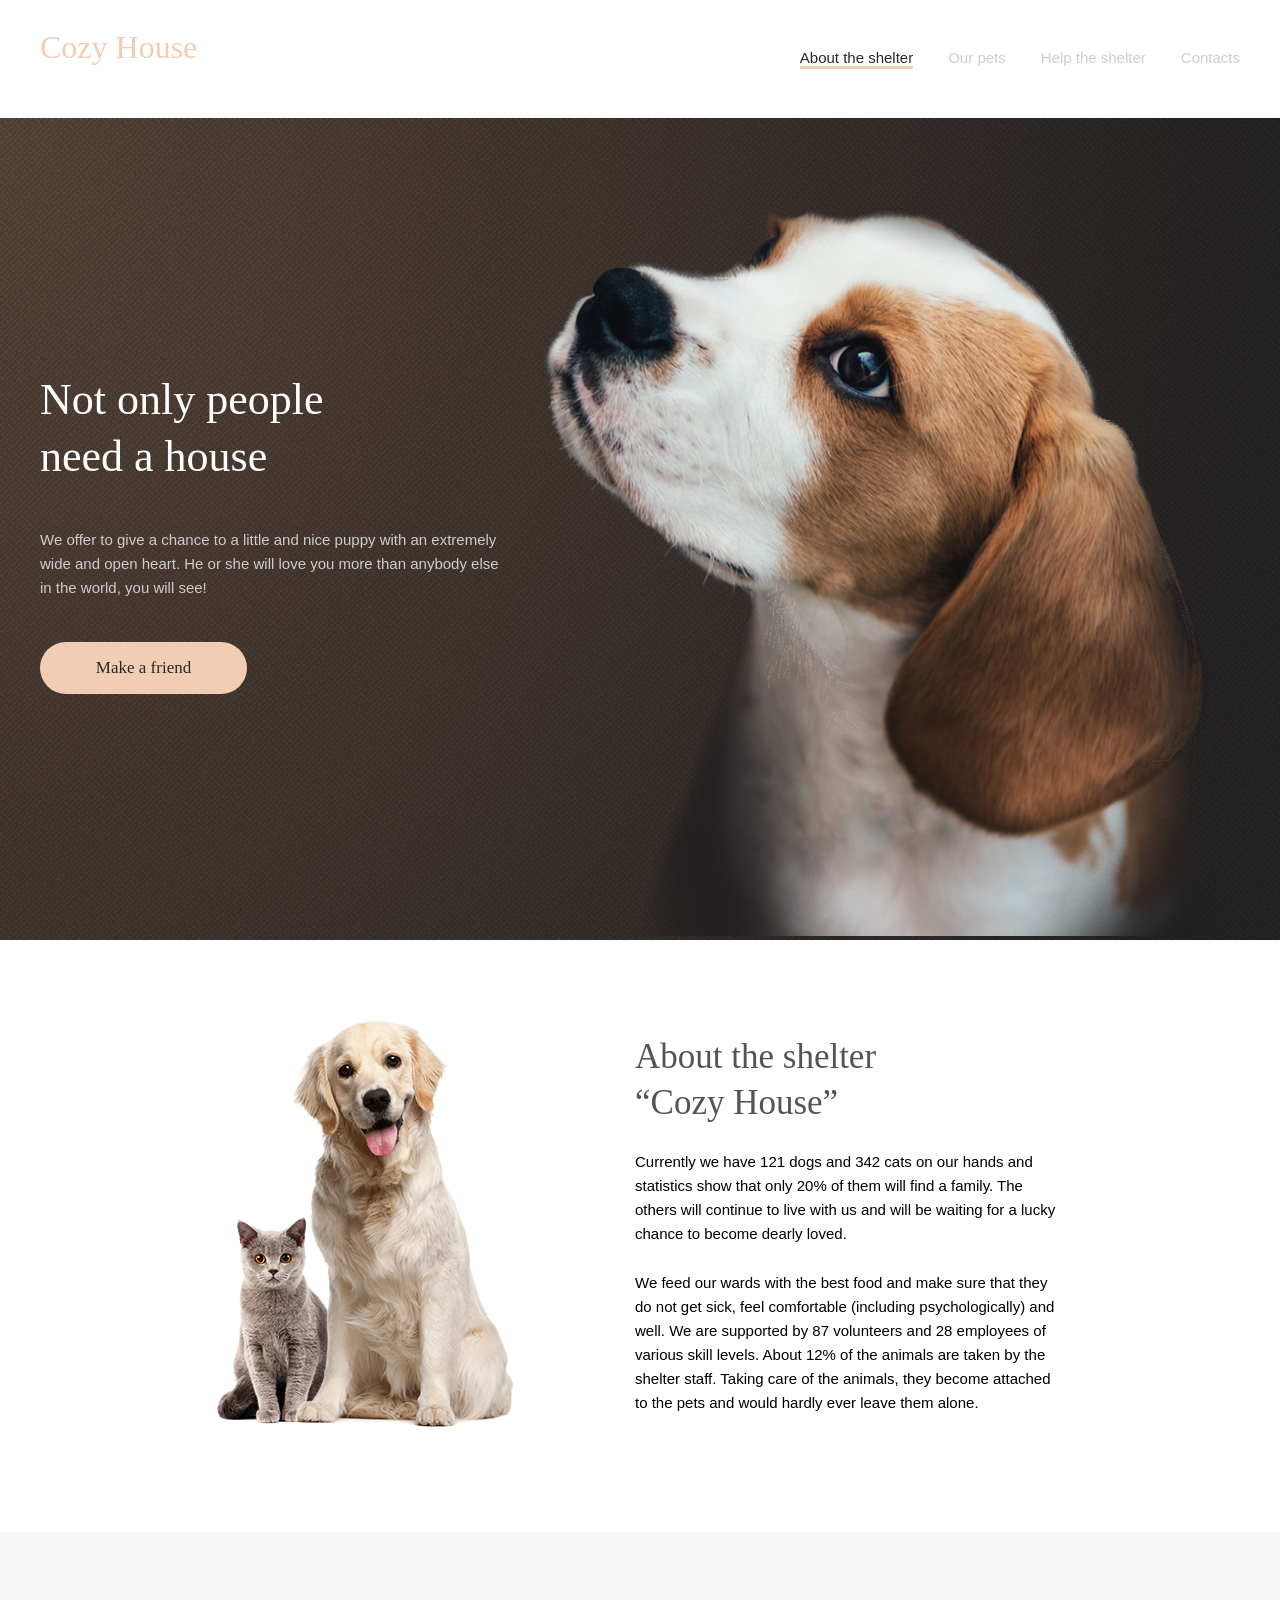
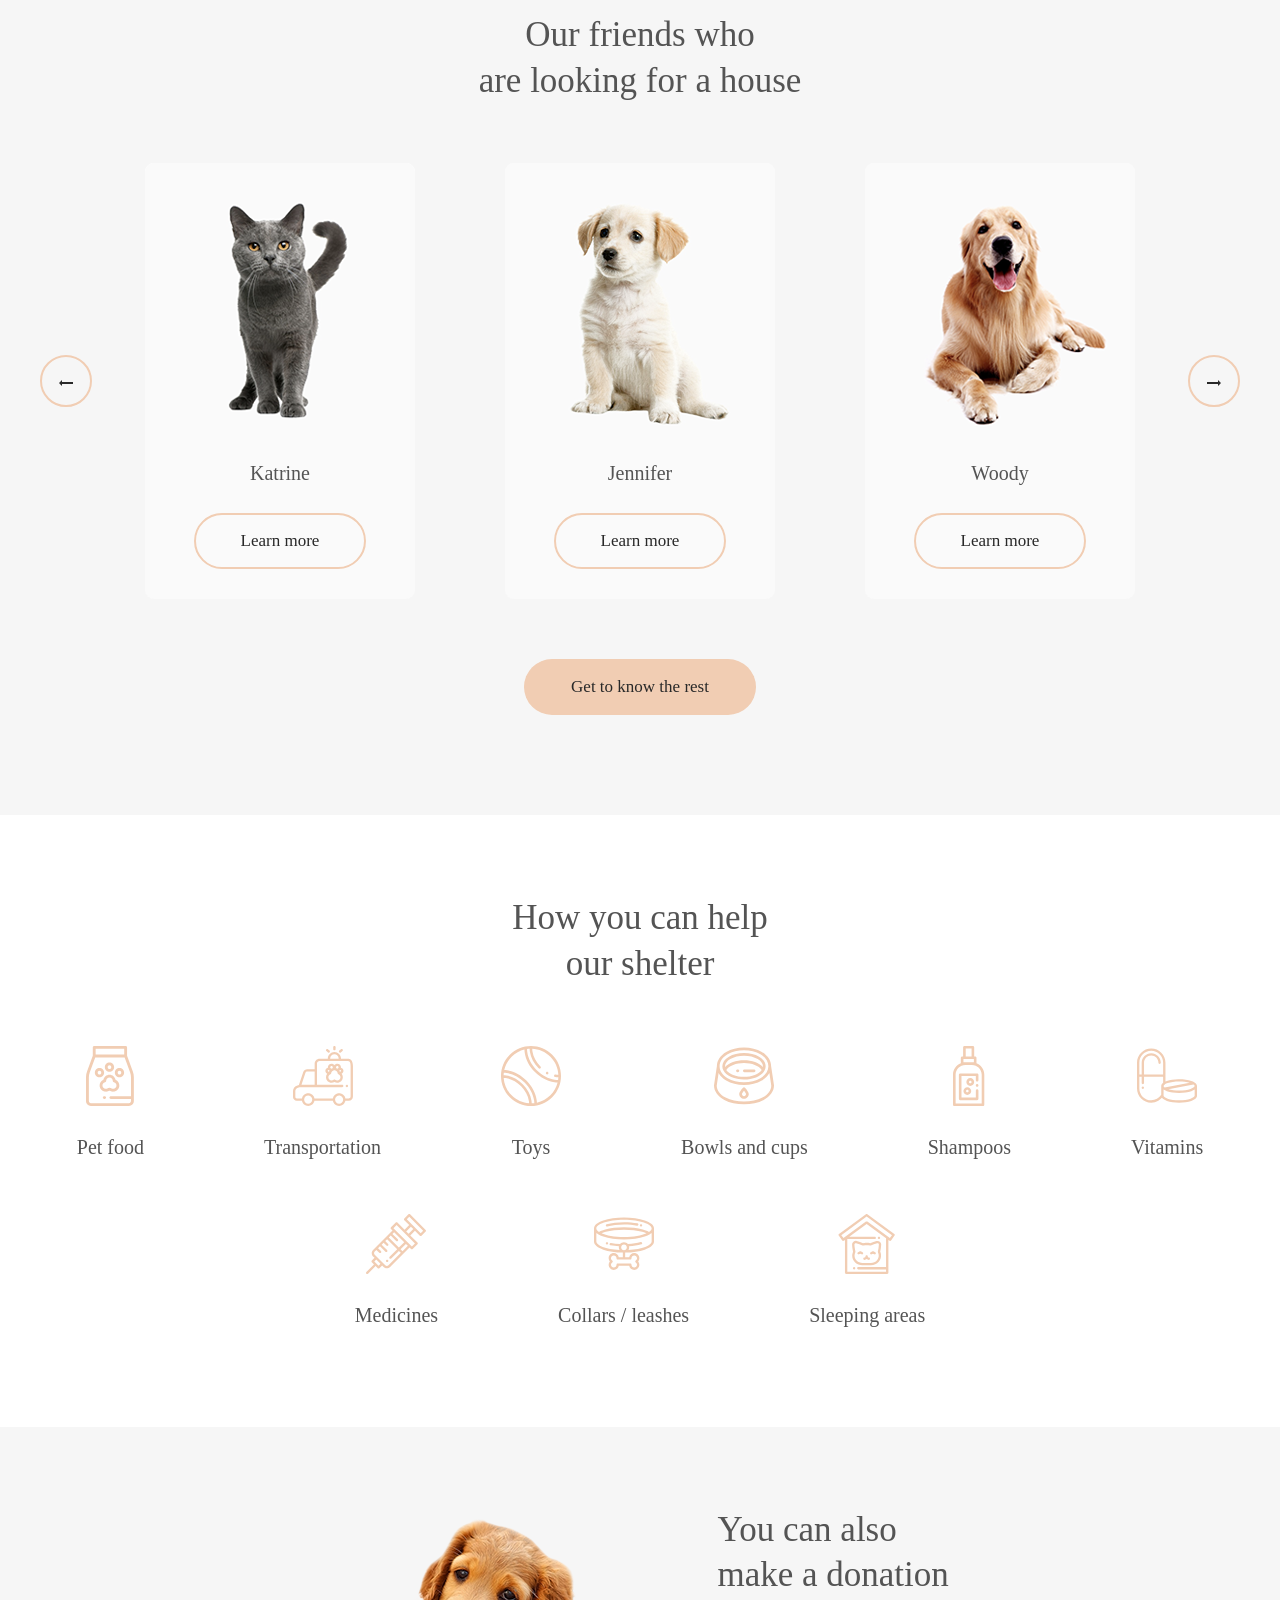
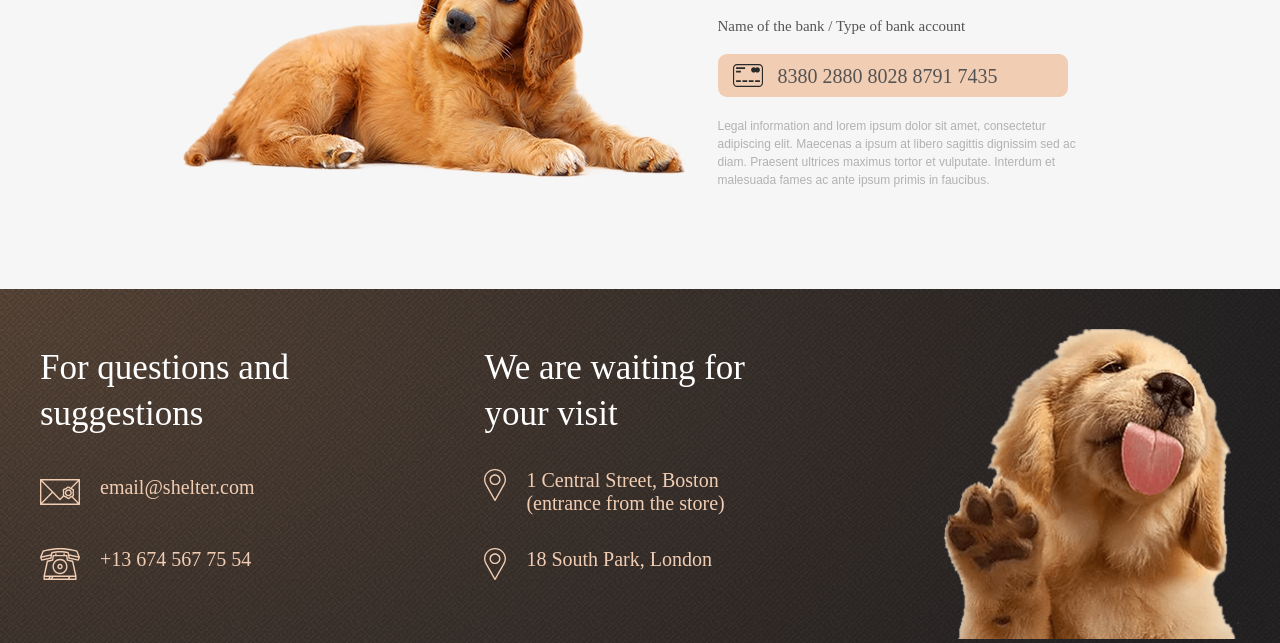
==== commit 55eb5d6a: "feat: add css to donation section (Wed, Jun 10, 2026 07:36:35 PM)" ====
--- a/shelter/index.html
+++ b/shelter/index.html
@@ -62,10 +62,14 @@
         </section>
         <section class="pets">
             <div class="pets-content">
-                <h3>Our friends who are looking for a house</h3>
+                <h3>Our friends who <br>are looking for a house</h3>
                 <div class="slider">
-                    <img src="../assets/button_arrow-left.svg" alt="arrow button icon">
-                    <div class="card-container">
+                    <button class="paginator"><svg width="14" height="6" viewBox="0 0 14 6" fill="none"
+                            xmlns="http://www.w3.org/2000/svg">
+                            <path d="M14 2V4H3V6L0 3L3 0V2H14Z" fill="#292929" />
+                        </svg>
+                    </button>
+                    <div class="slider-container">
                         <div class="card">
                             <img src="../assets/pets-katrine.svg" alt="cat katrine image">
                             <p>Katrine</p>
@@ -82,7 +86,11 @@
                             <button class="button-secondary">Learn more</button>
                         </div>
                     </div>
-                    <img src="../assets/button_arrow-right.svg" alt="arrow button icon">
+                    <button class="paginator"><svg width="14" height="6" viewBox="0 0 14 6" fill="none"
+                            xmlns="http://www.w3.org/2000/svg">
+                            <path d="M0 4V2L11 2V0L14 3L11 6V4L0 4Z" fill="#292929" />
+                        </svg>
+                    </button>
                 </div>
                 <button class="button-primary">Get to know the rest</button>
             </div>
@@ -132,11 +140,11 @@
         </section>
         <section class="donation">
             <div class="donation-content">
-                <div>
+                <div class="donation-dog">
                     <img src="../assets/donation-dog.svg" alt="dog image">
                 </div>
                 <div class="donation-container">
-                    <h3>You can also make a donation</h3>
+                    <h3>You can also <br>make a donation</h3>
                     <h5>Name of the bank / Type of bank account</h5>
                     <div class="credit-card">
                         <img src="../assets/credit-card.svg" alt="credit card icon">
--- a/shelter/style.css
+++ b/shelter/style.css
@@ -18,11 +18,12 @@
     --color-light-xl: #FFFFFF;
     --color-light-l: #F6F6F6;
     --color-light-s: #FAFAFA;
-    --color-dark-l: #545454;
     --main-font: 'Georgia';
     --side-font: 'Arial';
+    --color-dark-s: #CDCDCD;
+    --color-dark-m: #B2B2B2;
+    --color-dark-l: #545454;
     --color-dark-3xl: #292929;
-    --color-dark-s: #CDCDCD;
 }
 
 h2 {
@@ -357,17 +358,16 @@
     background-color: var(--color-light-l);
 }
 
-.help {
+#help {
     background-color: var(--color-light-xl);
 }
 
 .help-content {
-    margin: 80px 40px 100px 40px;
+    padding: 80px 40px 100px 40px;
     color: var(--color-dark-l);
 
     h3 {
         text-align: center;
-        width: 308px;
         height: auto;
         margin: 0;
         padding-bottom: 60px;
@@ -409,7 +409,6 @@
     justify-content: center;
 
     .about-container {
-
         display: flex;
         flex-direction: column;
         gap: 25px;
@@ -432,7 +431,7 @@
 .pets-content {
     display: flex;
     flex-direction: column;
-    gap: 45px;
+    gap: 60px;
     align-items: center;
     padding: 80px 40px 100px 40px;
 
@@ -441,6 +440,31 @@
         color: var(--color-dark-l);
         margin: 0;
     }
+
+    button {
+        font-family: var(--main-font);
+        font-weight: 400;
+        font-size: 17px;
+        line-height: 130%;
+        letter-spacing: 6%;
+        color: var(--color-dark-3xl);
+    }
+}
+
+.slider {
+    display: flex;
+    gap: 53px;
+    align-items: center;
+
+    button {
+        align-content: center;
+    }
+}
+
+.slider-container {
+    display: flex;
+    flex-wrap: wrap;
+    gap: 90px;
 }
 
 .start-screen-content {
@@ -477,4 +501,68 @@
         letter-spacing: 6%;
         padding: 13px 35px;
     }
+}
+
+.donation-content {
+    display: flex;
+    gap: 30px;
+    justify-content: center;
+    padding-top: 80px;
+    padding-bottom: 100px;
+}
+
+.donation-container {
+    max-width: 380px;
+    display: flex;
+    flex-direction: column;
+    gap: 20px;
+
+    h3 {
+        color: var(--color-dark-l);
+        margin: 0;
+    }
+
+    h5 {
+        color: var(--color-dark-l);
+        margin: 0;
+    }
+
+    p {
+        color: var(--color-dark-m);
+        margin: 0;
+        font-family: var(--side-font);
+        font-weight: 400;
+        font-size: 12px;
+        line-height: 18px;
+        letter-spacing: 0px;
+        vertical-align: middle;
+
+    }
+}
+
+.donation-dog {
+    padding-top: 11px;
+}
+
+.credit-card {
+    display: flex;
+    flex-direction: row;
+    justify-content: flex-start;
+    align-items: center;
+    gap: 15px;
+    padding: 10px 15px;
+    background-color: var(--color-primary);
+    border-radius: 9px;
+    max-width: 350px;
+
+    img {
+        width: 30px;
+        height: 23px;
+        color: var(--color-dark-3xl);
+    }
+
+    h4 {
+        color: var(--color-dark-l);
+        margin: 0;
+    }
 }
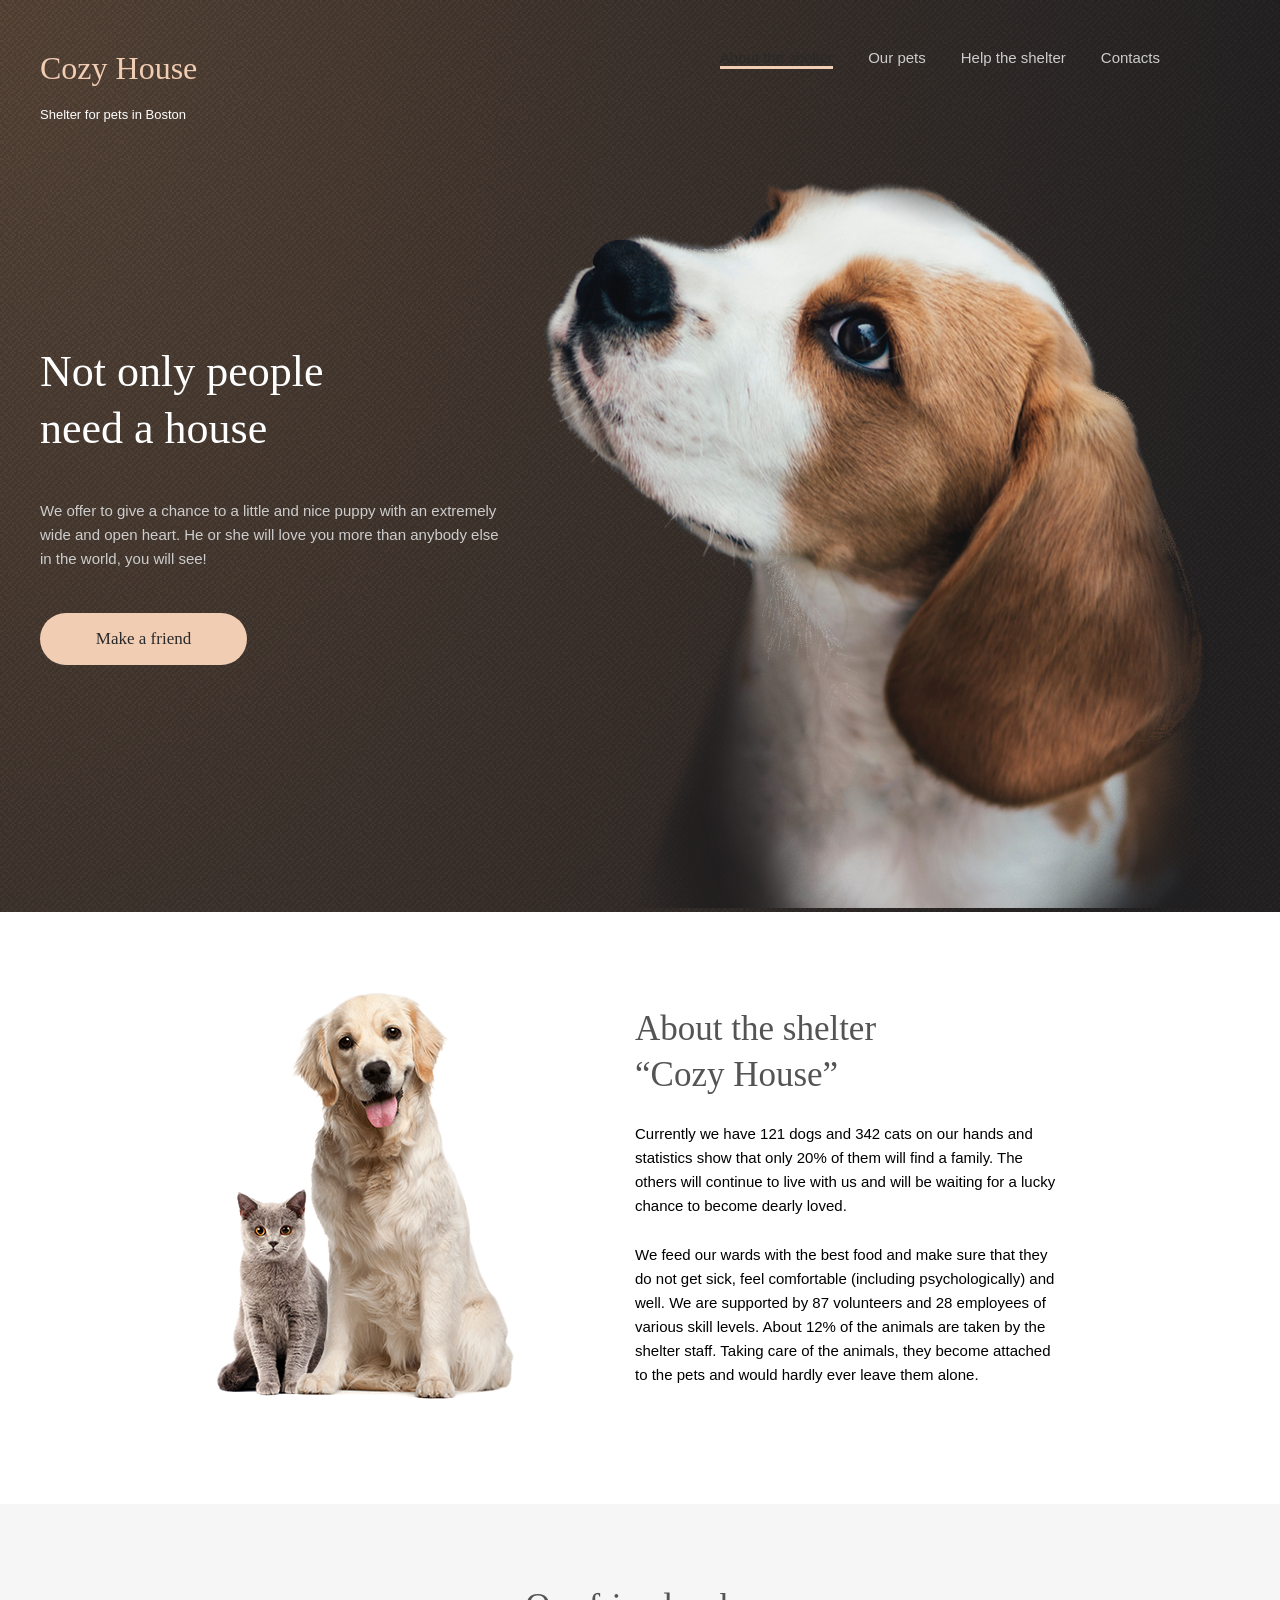
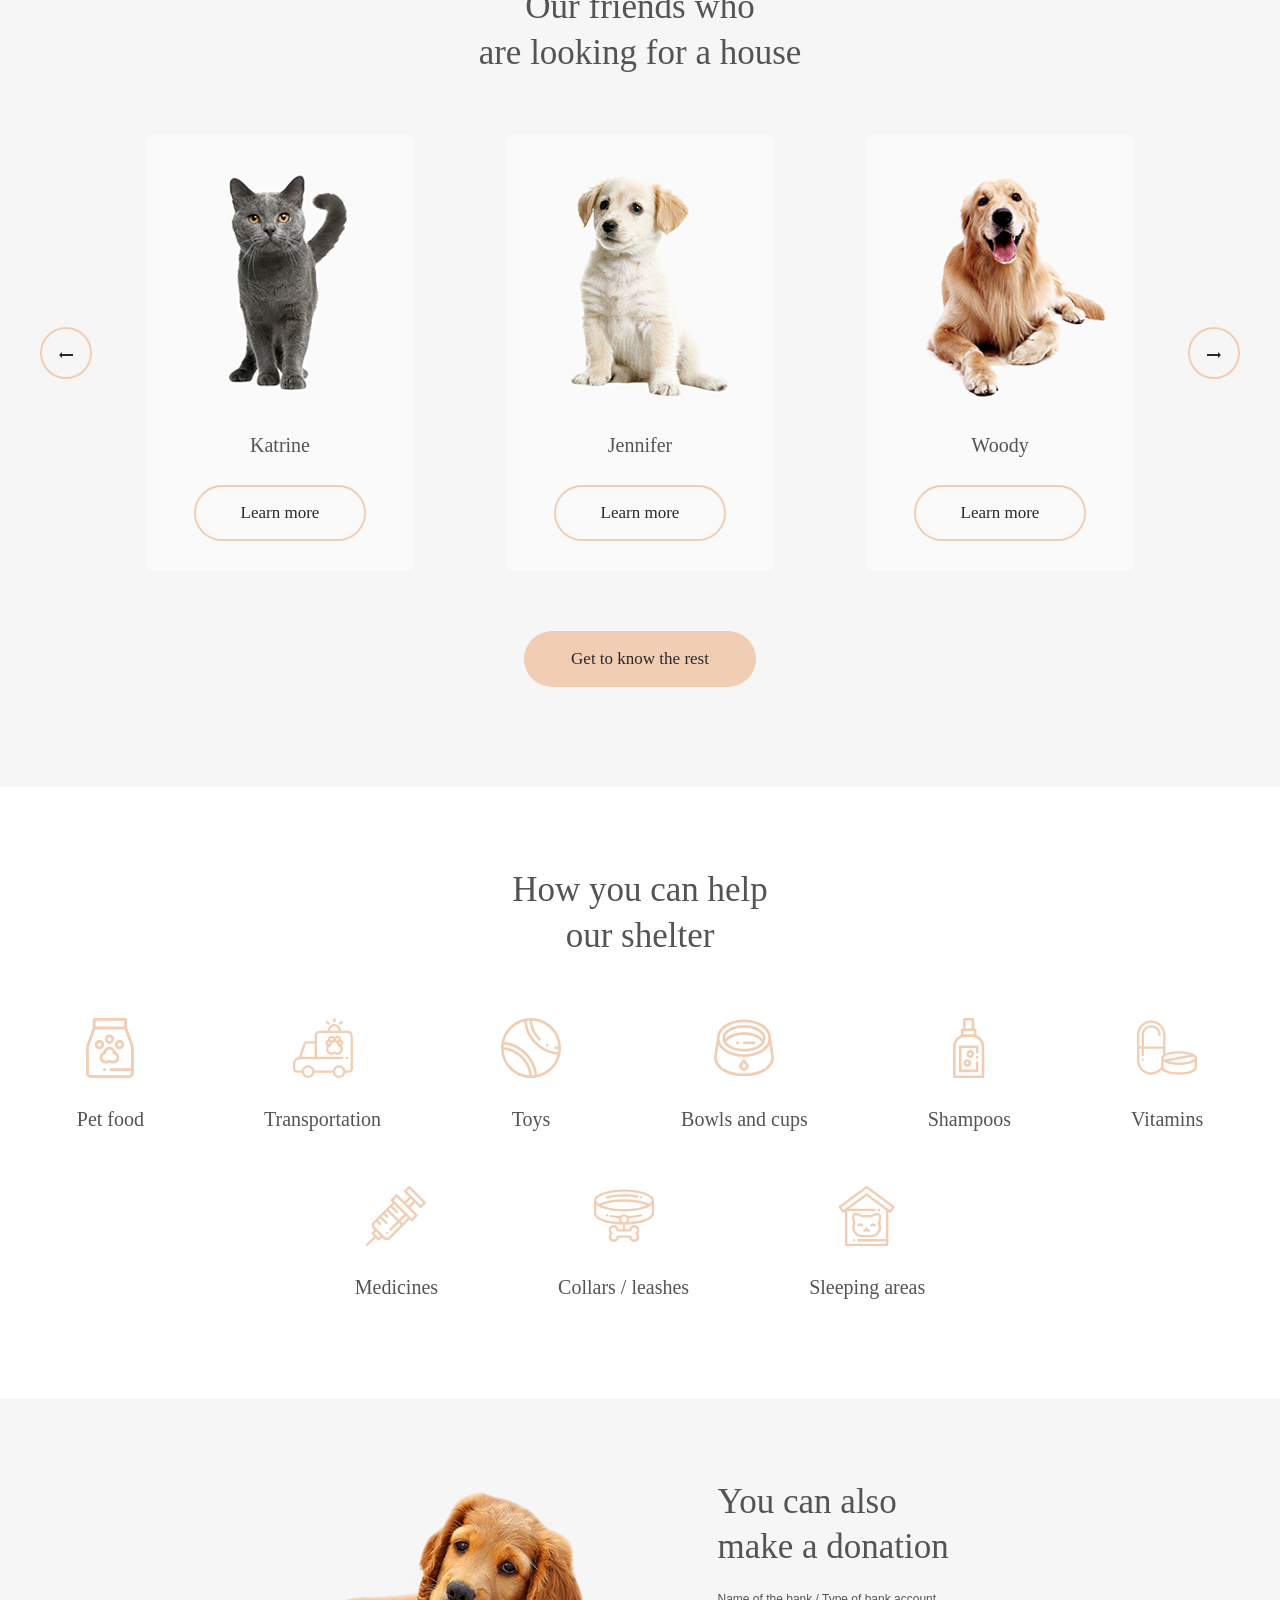
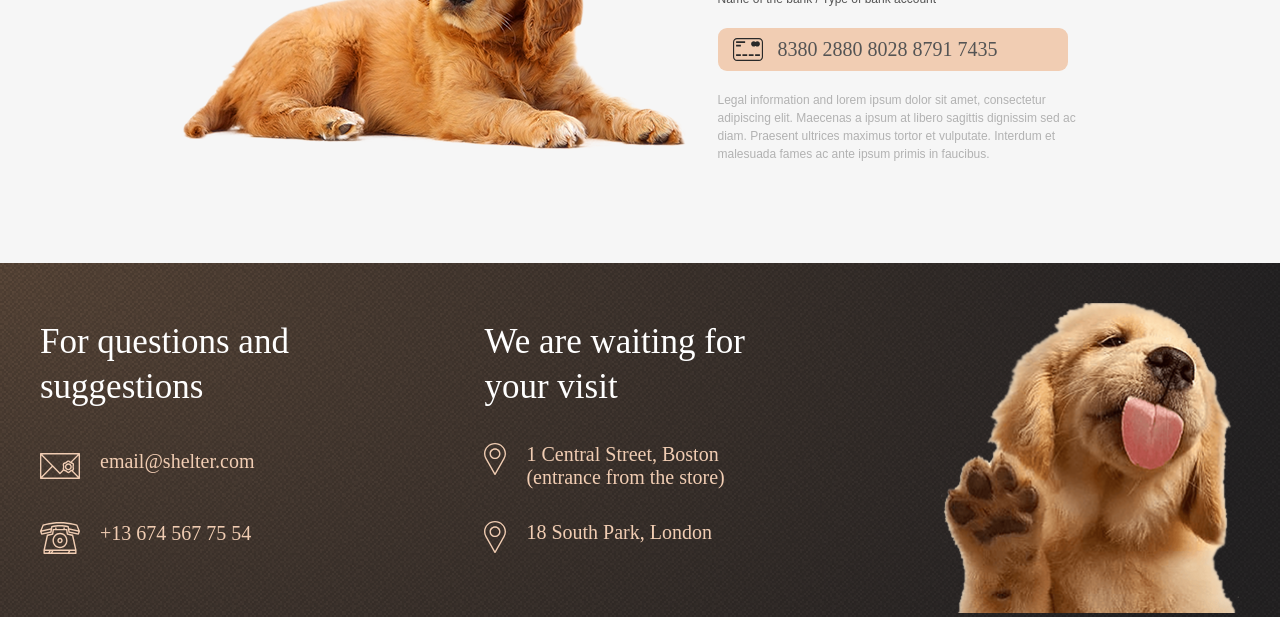
==== commit c6463bfd: "feat: add hovers to buttons and fix svg names (Thu, Jun 11, 2026 02:40:09 AM)" ====
--- a/shelter/index.html
+++ b/shelter/index.html
@@ -12,9 +12,10 @@
 <body>
     <header>
         <div class="header-wrapper">
-            <div class="logo-container">
-                <p class="logo-title">Cozy House</p>
-                <p class="logo-subtitle">Shelter for pets in Boston</p>
+            <div class="logo-container"><a href="index.html">
+                    <h1 class="logo-title">Cozy House</h1>
+                    <p class="logo-subtitle">Shelter for pets in Boston</p>
+                </a>
             </div>
             <nav class="nav-menu" id="nav-menu">
                 <ul class="nav-list">
@@ -76,7 +77,7 @@
                             <button class="button-secondary">Learn more</button>
                         </div>
                         <div class="card">
-                            <img src="../assets/pets-jennifer (1).svg" alt="cat katrine image">
+                            <img src="../assets/pets-jennifer1.svg" alt="cat katrine image">
                             <p>Jennifer</p>
                             <button class="button-secondary">Learn more</button>
                         </div>
@@ -145,7 +146,7 @@
                 </div>
                 <div class="donation-container">
                     <h3>You can also <br>make a donation</h3>
-                    <h5>Name of the bank / Type of bank account</h5>
+                    <p class="h5">Name of the bank / Type of bank account</p>
                     <div class="credit-card">
                         <img src="../assets/credit-card.svg" alt="credit card icon">
                         <h4>8380 2880 8028 8791 7435</h4>
--- a/shelter/style.css
+++ b/shelter/style.css
@@ -15,6 +15,7 @@
 
 :root {
     --color-primary: #F1CDB3;
+    --color-primary-light: #FDDCC4;
     --color-light-xl: #FFFFFF;
     --color-light-l: #F6F6F6;
     --color-light-s: #FAFAFA;
@@ -52,7 +53,7 @@
     letter-spacing: 6%;
 }
 
-h5 {
+.h5 {
     font-family: var(--main-font);
     font-weight: 400;
     font-size: 15px;
@@ -82,6 +83,14 @@
     gap: 10px;
     background-color: var(--color-primary);
     border-color: transparent;
+    transition: background-color 0.3s ease;
+    cursor: pointer;
+}
+
+.button-primary:hover,
+.button-secondary:hover {
+    background-color: var(--color-primary-light);
+    border: 2px solid #FDDCC4;
 }
 
 .button-secondary {
@@ -95,6 +104,8 @@
     border-width: 2px;
     border: 2px solid #F1CDB3;
     color: var(--color-dark-3xl);
+    transition: background-color 0.3s ease;
+    cursor: pointer;
 }
 
 .logo-title {
@@ -126,6 +137,7 @@
 }
 
 .start-screen {
+    padding-top: 90px;
     background: url(../assets/3f10d48595577108af837b8b441616746225b66e.png), radial-gradient(100% 215.42% at 0% 0%, #5B483A 0%, #262425 100%), #211F20;
 }
 
@@ -200,11 +212,20 @@
 
 }
 
+header {
+    position: absolute;
+    z-index: 10;
+}
+
+.main {
+    position: relative;
+}
+
 .header-wrapper {
     display: flex;
     justify-content: space-between;
     padding: 30px 40px;
-    background-color: var(--color-light-xl);
+    width: 1200px;
 }
 
 .logo-container {
@@ -212,6 +233,11 @@
     flex-direction: column;
     gap: 10px;
 
+    a {
+        text-decoration: none;
+        list-style: none;
+    }
+
     p {
         margin: 0;
         padding: 0;
@@ -222,6 +248,11 @@
     display: flex;
     flex-direction: column;
     gap: 10px;
+
+    a {
+        text-decoration: none;
+        list-style: none;
+    }
 
     p {
         margin: 0;
@@ -293,6 +324,7 @@
         line-height: 130%;
         letter-spacing: 6%;
         background-color: inherit;
+        cursor: pointer;
     }
 
     p {
@@ -329,18 +361,43 @@
     text-align: center;
     vertical-align: middle;
     background-color: inherit;
-    cursor: pointer;
+    transition: background-color 0.3s ease;
+}
+
+.paginator:hover {
+    background-color: var(--color-primary-light);
+    border: 2px solid #FDDCC4;
+}
+
+.paginator-inactive:disabled:hover {
+    background-color: transparent;
+    cursor: not-allowed;
 }
 
 .active {
     background-color: var(--color-primary);
     border-color: transparent;
     color: var(--color-dark-3xl);
-}
-
-.inactive {
+    cursor: pointer;
+}
+
+.paginator-inactive {
+    border: 2px solid #CDCDCD;
+    width: 52px;
+    height: 52px;
+    border-radius: 100px;
+    font-family: var(--main-font);
+    font-weight: 400;
+    font-size: 20px;
+    line-height: 114.99999999999999%;
+    letter-spacing: 6%;
+    text-align: center;
+    vertical-align: middle;
+    background-color: inherit;
     border: 2px solid #CDCDCD;
     color: var(--color-dark-s);
+    cursor: not-allowed;
+    transition: background-color 0.3s ease;
 }
 
 .act {
@@ -448,6 +505,7 @@
         line-height: 130%;
         letter-spacing: 6%;
         color: var(--color-dark-3xl);
+        cursor: pointer;
     }
 }
 
@@ -458,6 +516,7 @@
 
     button {
         align-content: center;
+        cursor: pointer;
     }
 }
 
@@ -500,6 +559,7 @@
         line-height: 130%;
         letter-spacing: 6%;
         padding: 13px 35px;
+        cursor: pointer;
     }
 }
 
@@ -522,7 +582,7 @@
         margin: 0;
     }
 
-    h5 {
+    .h5 {
         color: var(--color-dark-l);
         margin: 0;
     }
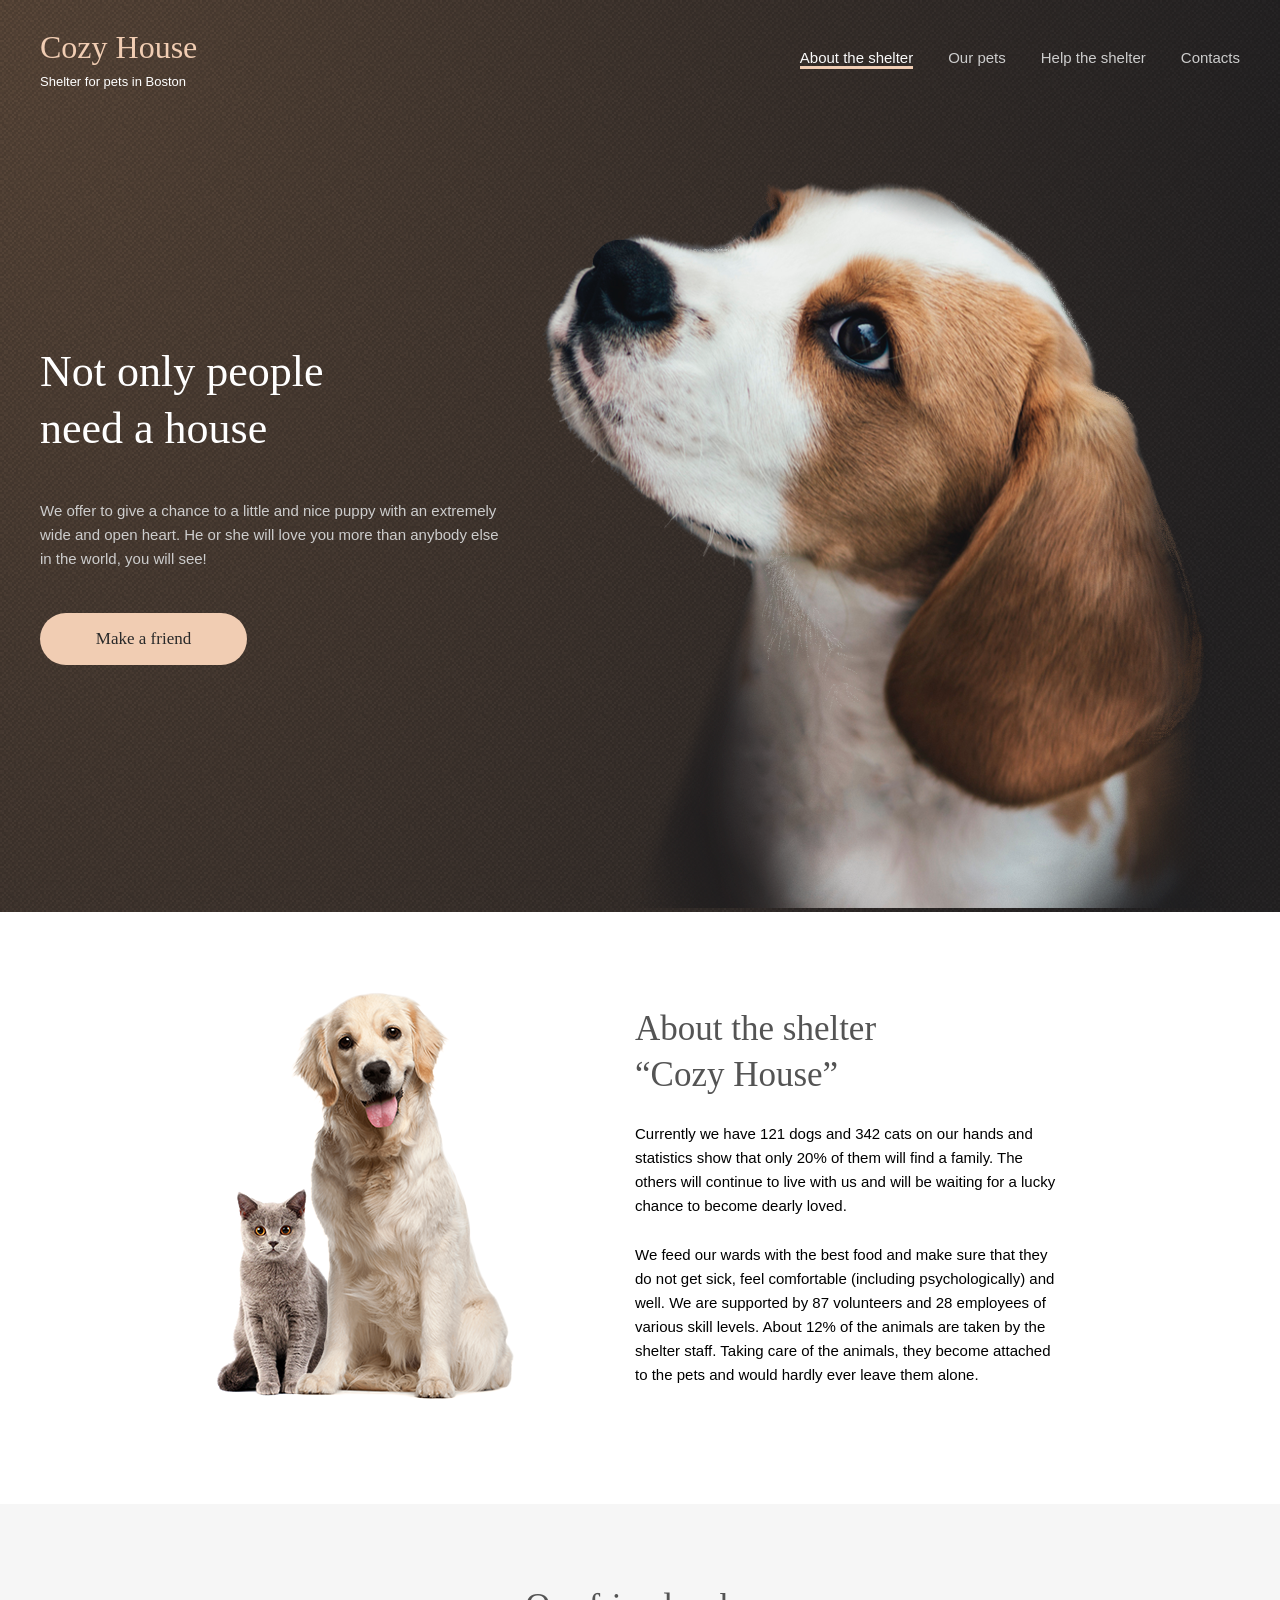
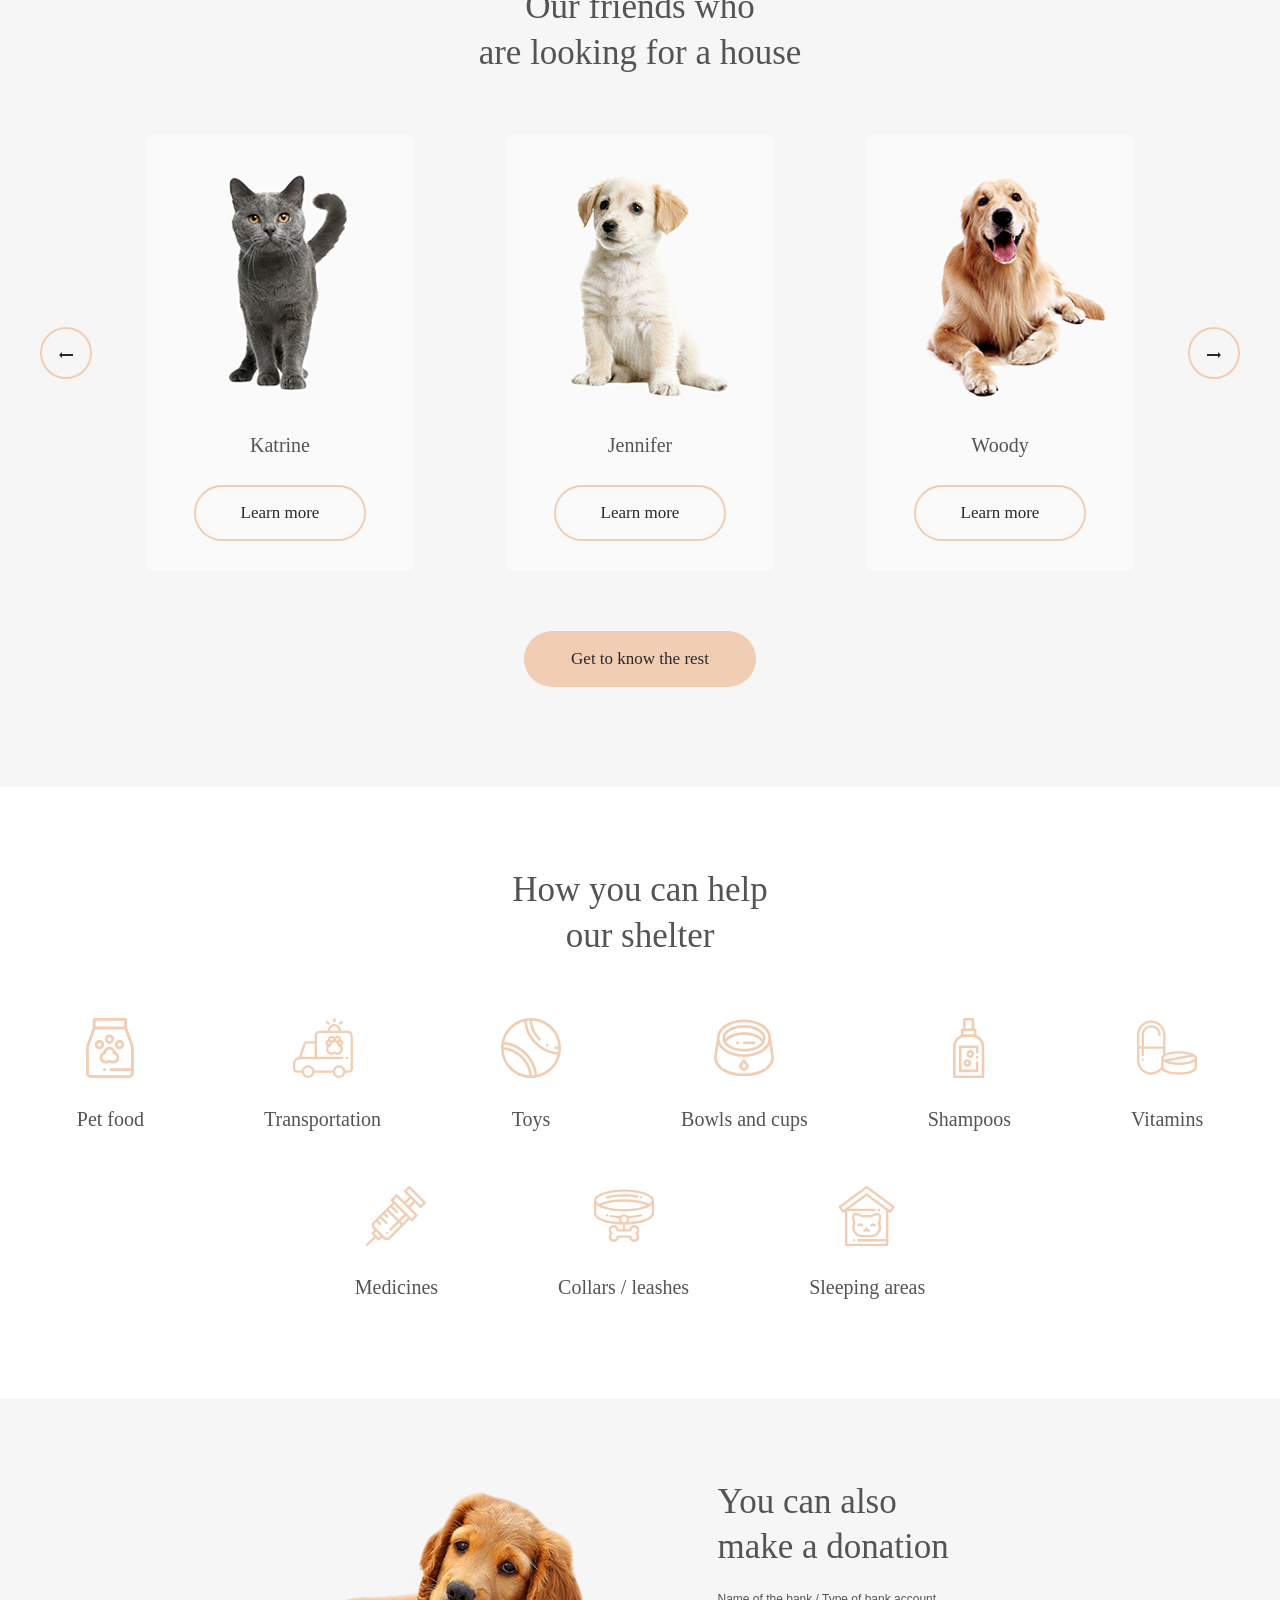
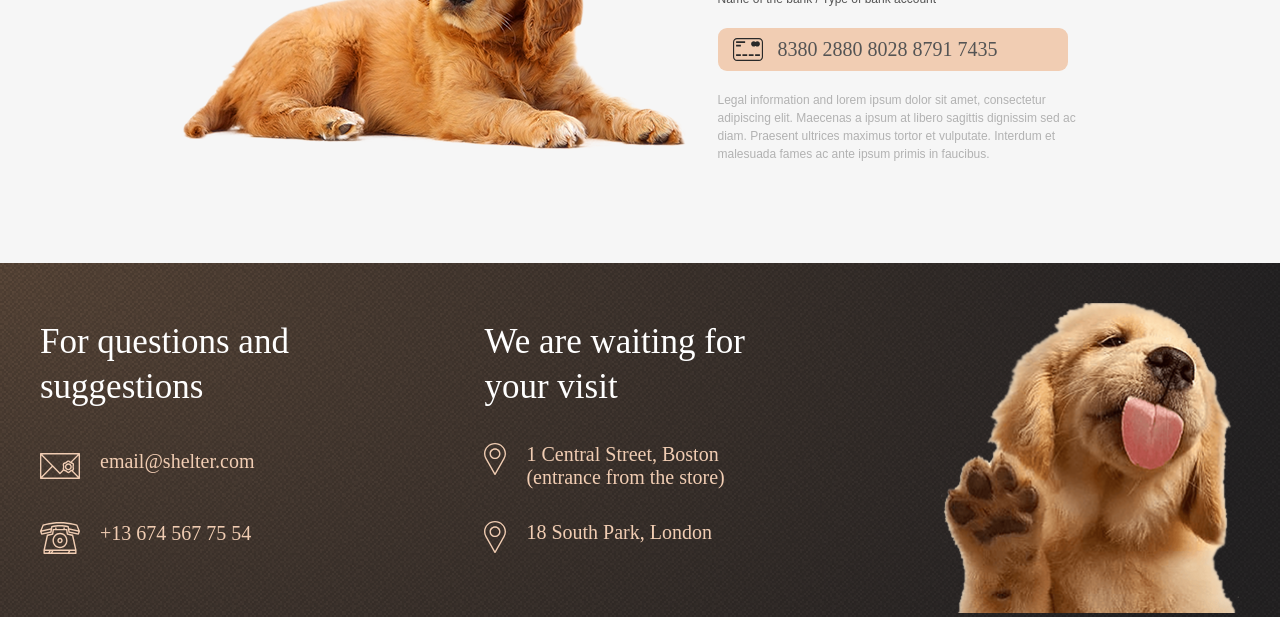
==== commit 84d3e34c: "refactor: separate pets page css into another file (Thu, Jun 11, 2026 01:32:32 PM)" ====
--- a/shelter/index.html
+++ b/shelter/index.html
@@ -19,7 +19,7 @@
             </div>
             <nav class="nav-menu" id="nav-menu">
                 <ul class="nav-list">
-                    <li><a href="index.html" class="nav-link paragraph-l act">About the shelter</a></li>
+                    <li><a href="index.html" class="nav-link paragraph-l acti">About the shelter</a></li>
                     <li><a href="pets.html" class="nav-link paragraph-l ">Our pets</a></li>
                     <li><a href="#help" class="nav-link paragraph-l ">Help the shelter</a></li>
                     <li><a href="#footer" class="nav-link paragraph-l ">Contacts</a></li>
--- a/shelter/style.css
+++ b/shelter/style.css
@@ -116,6 +116,7 @@
     letter-spacing: 6%;
     vertical-align: middle;
     color: var(--color-primary);
+    margin: 0;
 }
 
 .logo-subtitle {
@@ -225,46 +226,24 @@
     display: flex;
     justify-content: space-between;
     padding: 30px 40px;
-    width: 1200px;
+    width: 1280px;
 }
 
 .logo-container {
-    display: flex;
-    flex-direction: column;
-    gap: 10px;
+
 
     a {
         text-decoration: none;
         list-style: none;
     }
 
+    h1 {
+        padding-bottom: 10px;
+    }
+
     p {
         margin: 0;
         padding: 0;
-    }
-}
-
-.logo-contain {
-    display: flex;
-    flex-direction: column;
-    gap: 10px;
-
-    a {
-        text-decoration: none;
-        list-style: none;
-    }
-
-    p {
-        margin: 0;
-        padding: 0;
-    }
-
-    .logo-title {
-        color: var(--color-dark-l);
-    }
-
-    .logo-subtitle {
-        color: var(--color-dark-3xl);
     }
 }
 
@@ -277,11 +256,6 @@
 .nav-link {
     text-decoration: none;
     color: var(--color-dark-s);
-}
-
-.nav-li {
-    text-decoration: none;
-    color: var(--color-dark-l);
 }
 
 .our-pets {
@@ -369,41 +343,10 @@
     border: 2px solid #FDDCC4;
 }
 
-.paginator-inactive:disabled:hover {
-    background-color: transparent;
-    cursor: not-allowed;
-}
-
-.active {
-    background-color: var(--color-primary);
-    border-color: transparent;
-    color: var(--color-dark-3xl);
-    cursor: pointer;
-}
-
-.paginator-inactive {
-    border: 2px solid #CDCDCD;
-    width: 52px;
-    height: 52px;
-    border-radius: 100px;
-    font-family: var(--main-font);
-    font-weight: 400;
-    font-size: 20px;
-    line-height: 114.99999999999999%;
-    letter-spacing: 6%;
-    text-align: center;
-    vertical-align: middle;
-    background-color: inherit;
-    border: 2px solid #CDCDCD;
-    color: var(--color-dark-s);
-    cursor: not-allowed;
-    transition: background-color 0.3s ease;
-}
-
-.act {
+.acti {
 
     border-bottom: 3px solid #F1CDB3;
-    color: var(--color-dark-3xl);
+    color: var(--color-light-s);
 }
 
 .paginator:hover {
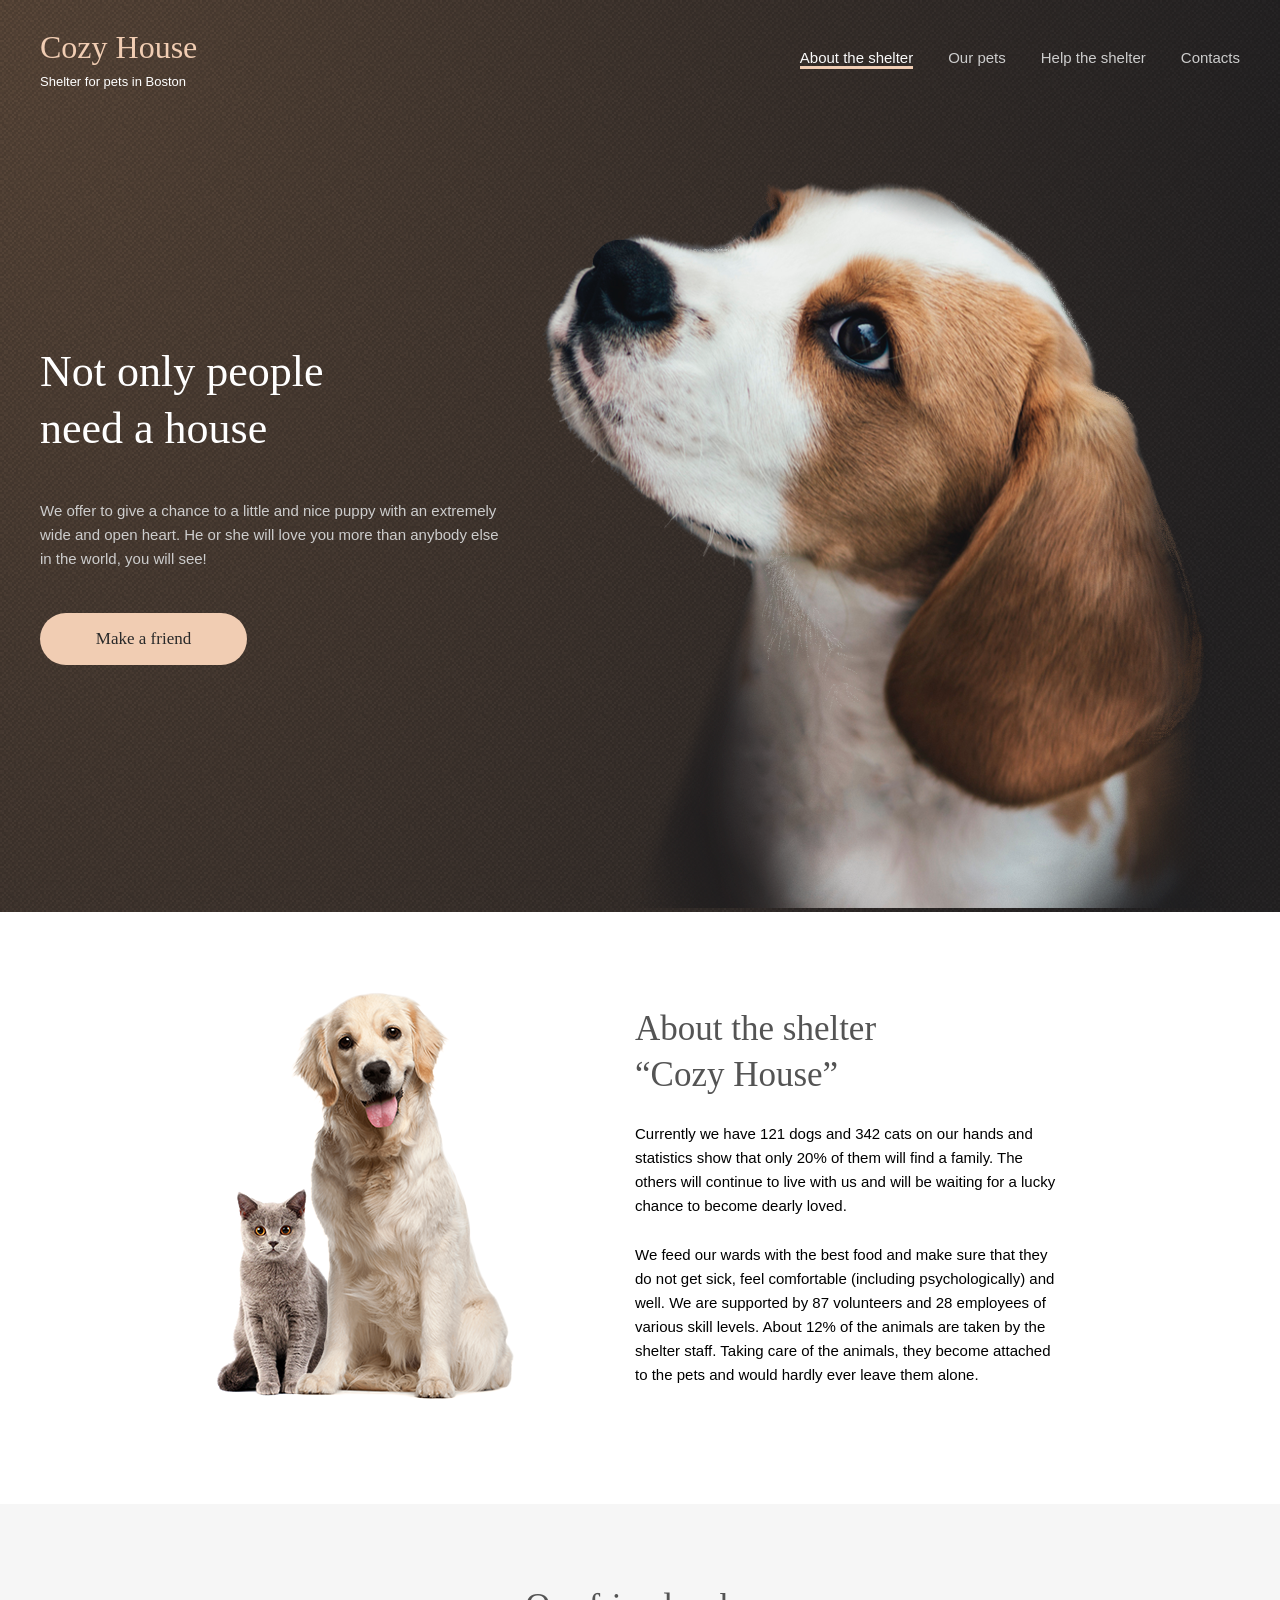
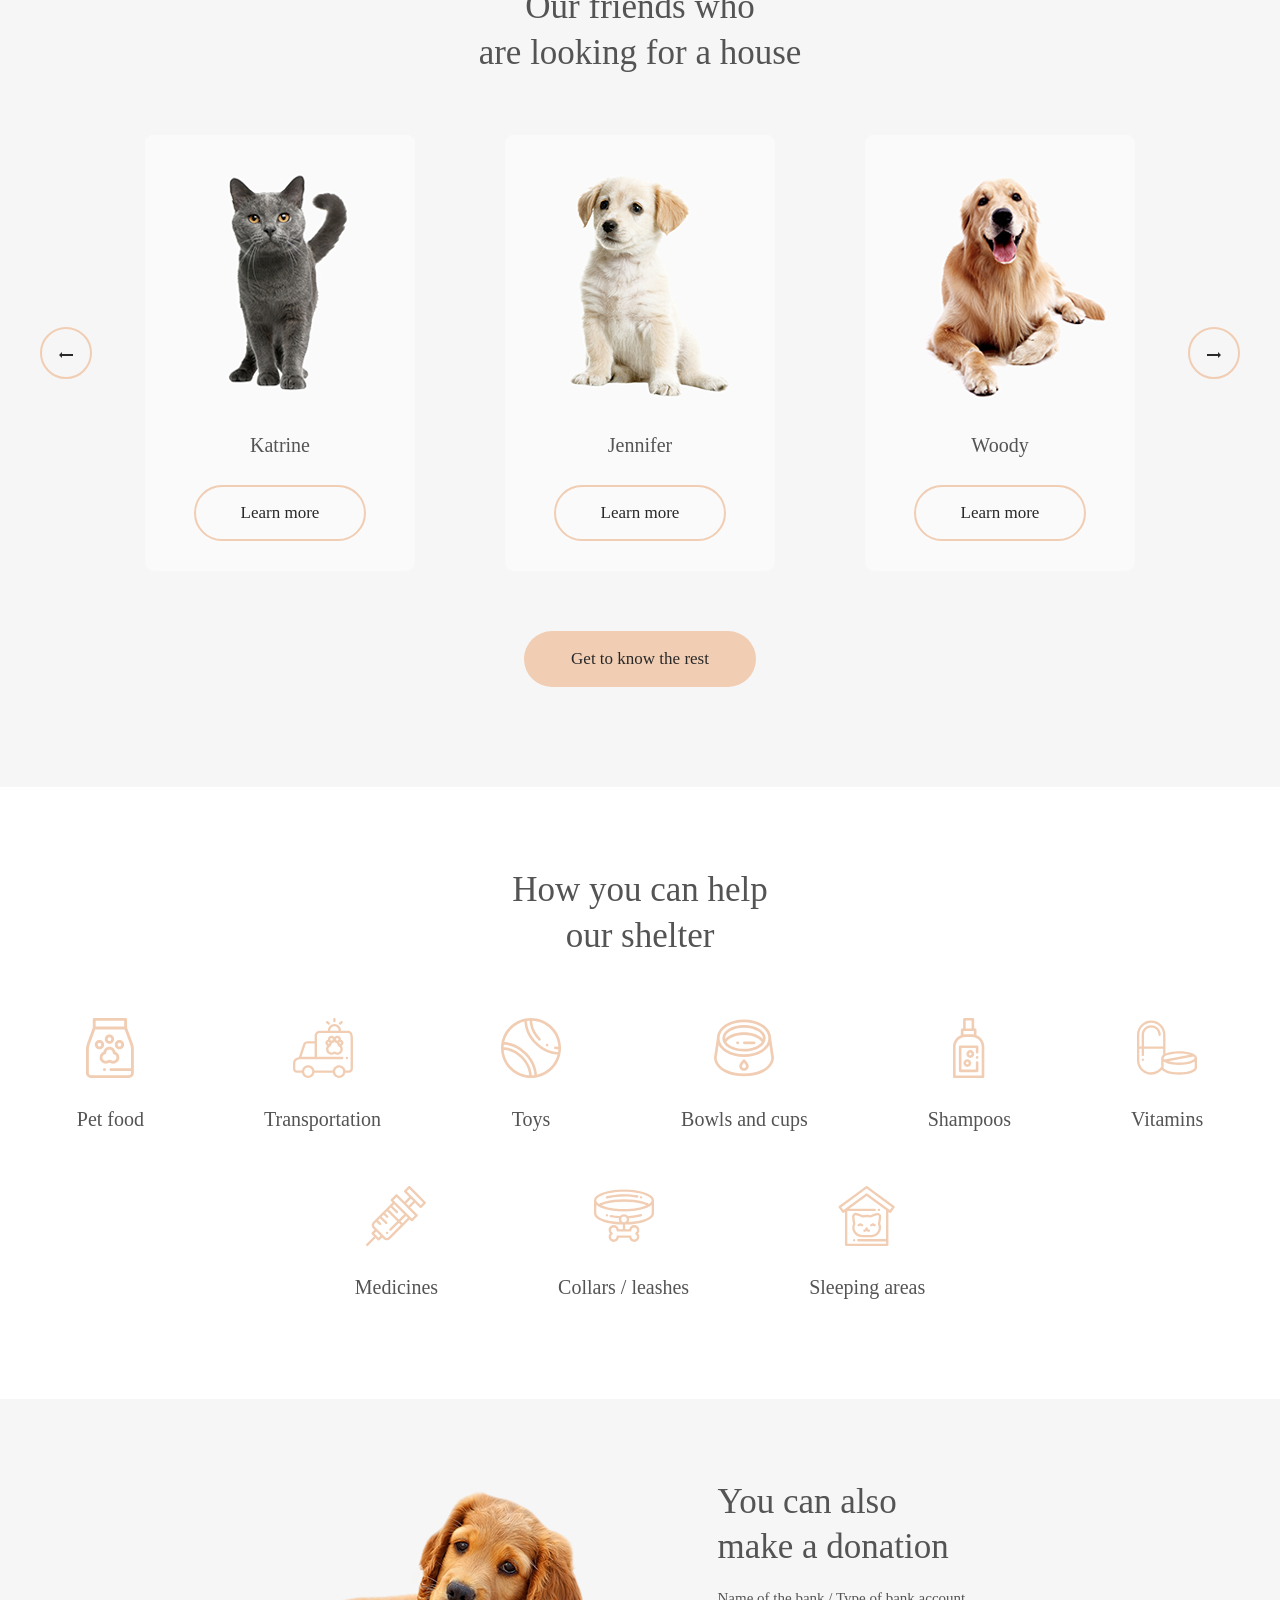
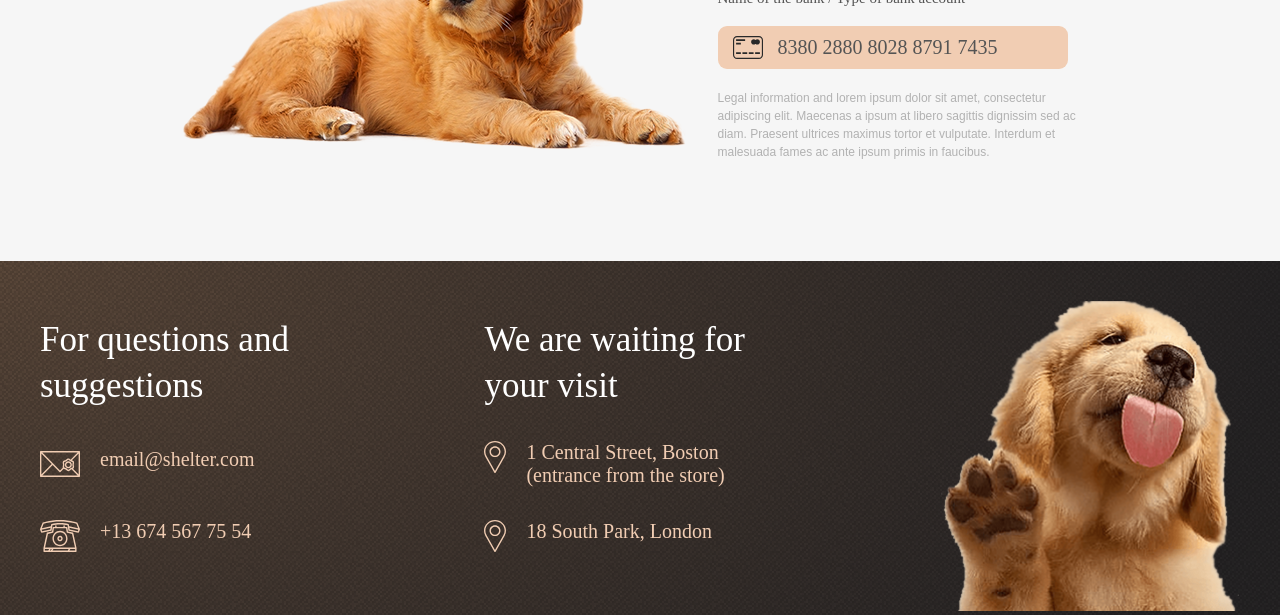
==== commit 4dd251ad: "feat: add links to buttons and logos (Thu, Jun 11, 2026 02:58:24 PM)" ====
--- a/shelter/index.html
+++ b/shelter/index.html
@@ -12,7 +12,7 @@
 <body>
     <header>
         <div class="header-wrapper">
-            <div class="logo-container"><a href="index.html">
+            <div class="logo-container"><a href="#">
                     <h1 class="logo-title">Cozy House</h1>
                     <p class="logo-subtitle">Shelter for pets in Boston</p>
                 </a>
@@ -36,7 +36,7 @@
                         and
                         open heart. He or she
                         will love you more than anybody else in the world, you will see!</p>
-                    <button class="button-primary">Make a friend</button>
+                    <button class="button-primary" onclick="window.location.href='#pets'">Make a friend</button>
                 </div>
                 <div class="main-puppy">
                     <img src="../assets/start-screen-puppy.svg" alt="puppy">
@@ -61,7 +61,7 @@
                 </div>
             </div>
         </section>
-        <section class="pets">
+        <section class="pets" id="pets">
             <div class="pets-content">
                 <h3>Our friends who <br>are looking for a house</h3>
                 <div class="slider">
@@ -93,7 +93,7 @@
                         </svg>
                     </button>
                 </div>
-                <button class="button-primary">Get to know the rest</button>
+                <button class="button-primary" onclick="window.location.href='pets.html'">Get to know the rest</button>
             </div>
         </section>
         <section class="help" id="help">
@@ -148,10 +148,13 @@
                     <h3>You can also <br>make a donation</h3>
                     <p class="h5">Name of the bank / Type of bank account</p>
                     <div class="credit-card">
-                        <img src="../assets/credit-card.svg" alt="credit card icon">
-                        <h4>8380 2880 8028 8791 7435</h4>
-                    </div>
-                    <p>Legal information and lorem ipsum dolor sit amet, consectetur adipiscing elit. Maecenas a ipsum
+                        <a href="#" class="card-number-link">
+                            <img src="../assets/credit-card.svg" alt="credit card icon">
+                            <h4>8380 2880 8028 8791 7435</h4>
+                        </a>
+                    </div>
+                    <p class="donation-text">Legal information and lorem ipsum dolor sit amet, consectetur adipiscing
+                        elit. Maecenas a ipsum
                         at libero sagittis dignissim sed ac diam. Praesent ultrices maximus tortor et vulputate.
                         Interdum et malesuada fames ac ante ipsum primis in faucibus.</p>
                 </div>
@@ -163,26 +166,35 @@
             <div class="footer-contacts">
                 <h3>For questions and suggestions</h3>
                 <div class="footer-mail">
-                    <img src="../assets/mail.svg" alt="email logo">
-                    <h4>email@shelter.com</h4>
+                    <a href="mailto:email@shelter.com" class="footer-email">
+                        <img src="../assets/mail.svg" alt="email logo">
+                        <h4>email@shelter.com</h4>
+                    </a>
+
                 </div>
                 <div class="footer-phone">
-                    <img src="../assets/phone.svg" alt="phone logo">
-                    <h4>+13 674 567 75 54</h4>
+                    <a href="tel:+136745677554" class="footer-email">
+                        <img src="../assets/phone.svg" alt="phone logo">
+                        <h4>+13 674 567 75 54</h4>
+                    </a>
                 </div>
             </div>
             <div class="footer-locations">
                 <h3>We are waiting for your visit</h3>
                 <div class="footer-boston">
                     <div class="boston-pin">
-                        <img src="../assets/pin.svg" alt="pin logo">
-                        <h4>1 Central Street, Boston (entrance from the store)</h4>
+                        <a href="https://www.google.com/maps/place/Boston" target="_blank" class="footer-loc">
+                            <img src="../assets/pin.svg" alt="pin logo">
+                            <h4>1 Central Street, Boston (entrance from the store)</h4>
+                        </a>
                     </div>
                 </div>
                 <div class="footer-london">
                     <div class="london-pin">
-                        <img src="../assets/pin.svg" alt="pin logo">
-                        <h4>18 South Park, London</h4>
+                        <a href="https://www.google.com/maps/place/London" target="_blank" class="footer-loc">
+                            <img src="../assets/pin.svg" alt="pin logo">
+                            <h4>18 South Park, London</h4>
+                        </a>
                     </div>
                 </div>
             </div>
--- a/shelter/style.css
+++ b/shelter/style.css
@@ -9,7 +9,6 @@
 html {
     overflow-x: hidden;
     scroll-behavior: smooth;
-    background-color: aquamarine;
 }
 
 
@@ -176,12 +175,18 @@
 
 .footer-mail,
 .footer-phone {
-    display: flex;
-    flex-direction: row;
-    justify-content: flex-start;
-    align-items: self-start;
-    gap: 20px;
-    color: var(--color-primary);
+
+
+    a {
+        text-decoration: none;
+        color: inherit;
+        display: flex;
+        flex-direction: row;
+        justify-content: flex-start;
+        align-items: self-start;
+        gap: 20px;
+        color: var(--color-primary);
+    }
 
     img {
         width: 40px;
@@ -195,12 +200,18 @@
 
 .boston-pin,
 .london-pin {
-    display: flex;
-    flex-direction: row;
-    justify-content: flex-start;
-    align-items: self-start;
-    gap: 20px;
-    color: var(--color-primary);
+
+
+    a {
+        text-decoration: none;
+        color: inherit;
+        display: flex;
+        flex-direction: row;
+        justify-content: flex-start;
+        align-items: self-start;
+        gap: 20px;
+        color: var(--color-primary);
+    }
 
     img {
         width: 22px;
@@ -216,6 +227,7 @@
 header {
     position: absolute;
     z-index: 10;
+    width: 100%;
 }
 
 .main {
@@ -226,7 +238,8 @@
     display: flex;
     justify-content: space-between;
     padding: 30px 40px;
-    width: 1280px;
+    width: 100%;
+    max-width: 80rem;
 }
 
 .logo-container {
@@ -530,7 +543,7 @@
         margin: 0;
     }
 
-    p {
+    .donation-text {
         color: var(--color-dark-m);
         margin: 0;
         font-family: var(--side-font);
@@ -547,7 +560,11 @@
     padding-top: 11px;
 }
 
-.credit-card {
+
+.card-number-link {
+    text-decoration: none;
+    color: inherit;
+    cursor: pointer;
     display: flex;
     flex-direction: row;
     justify-content: flex-start;
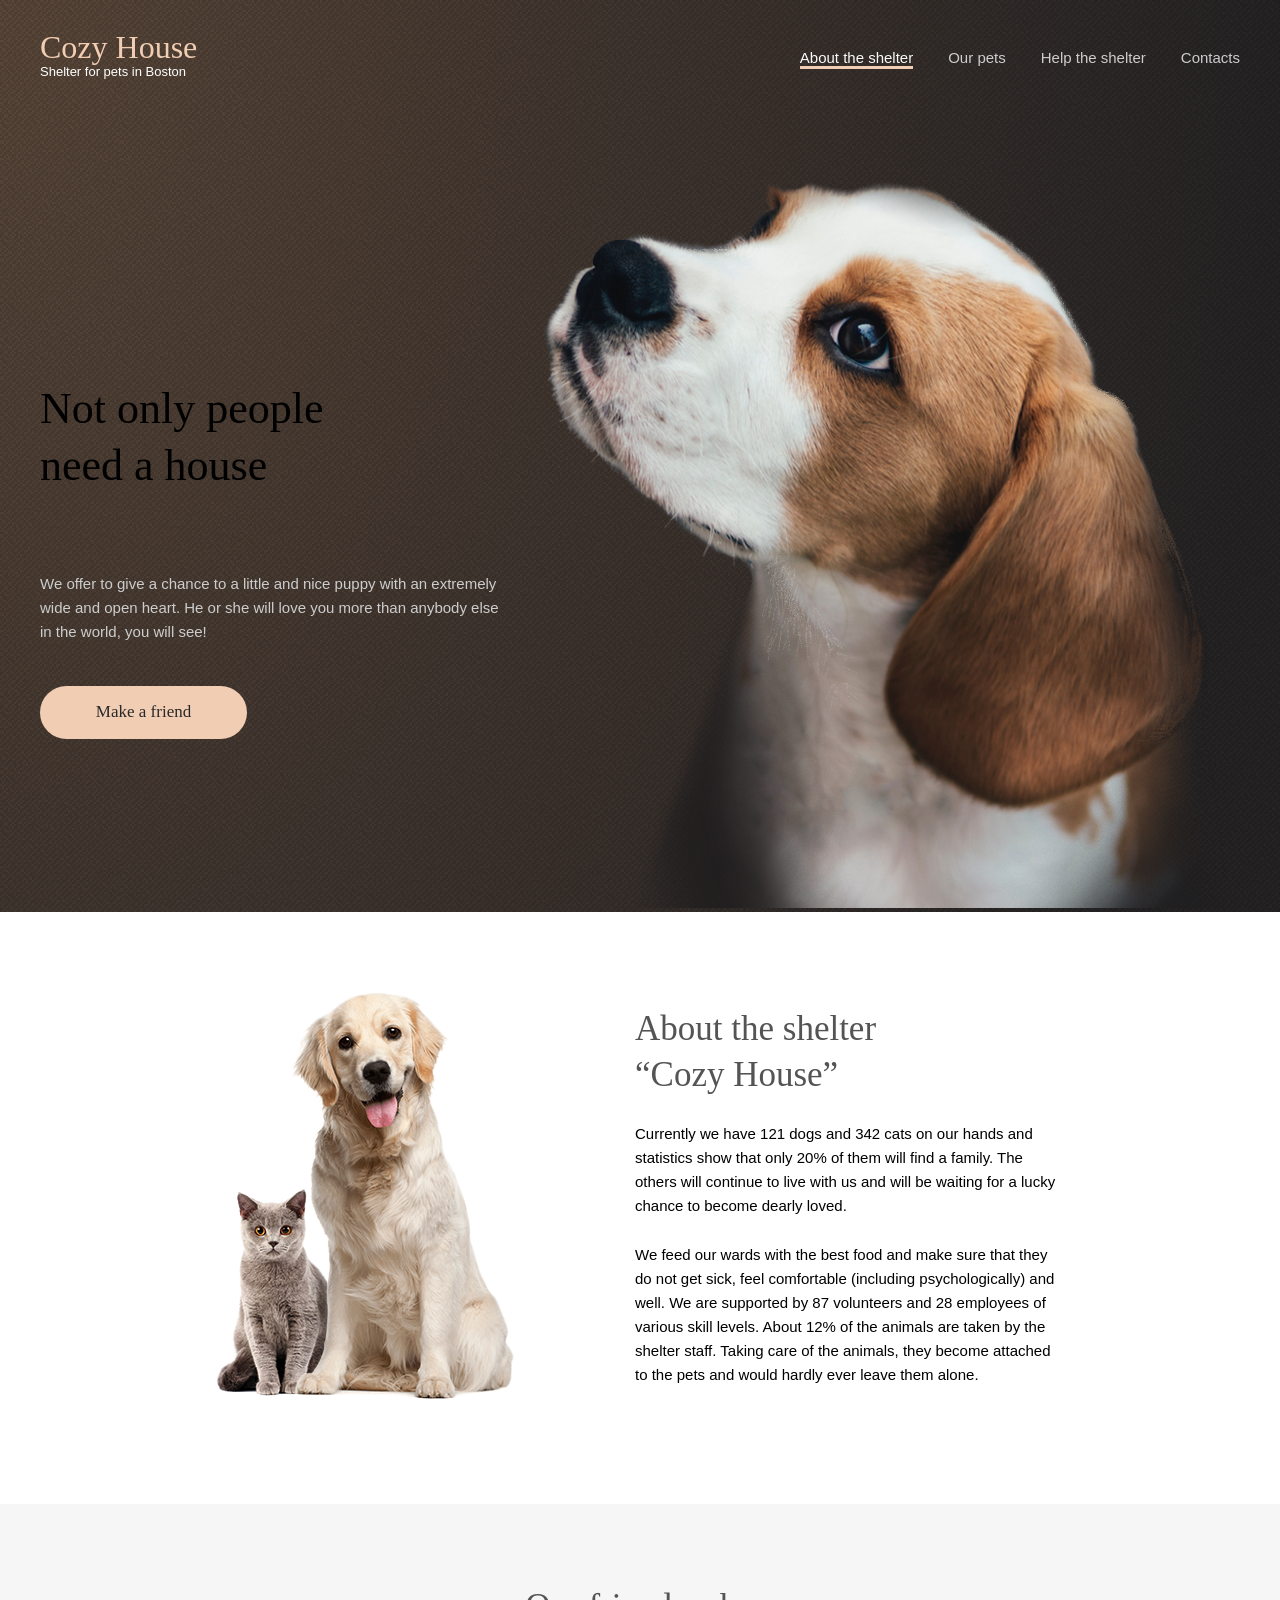
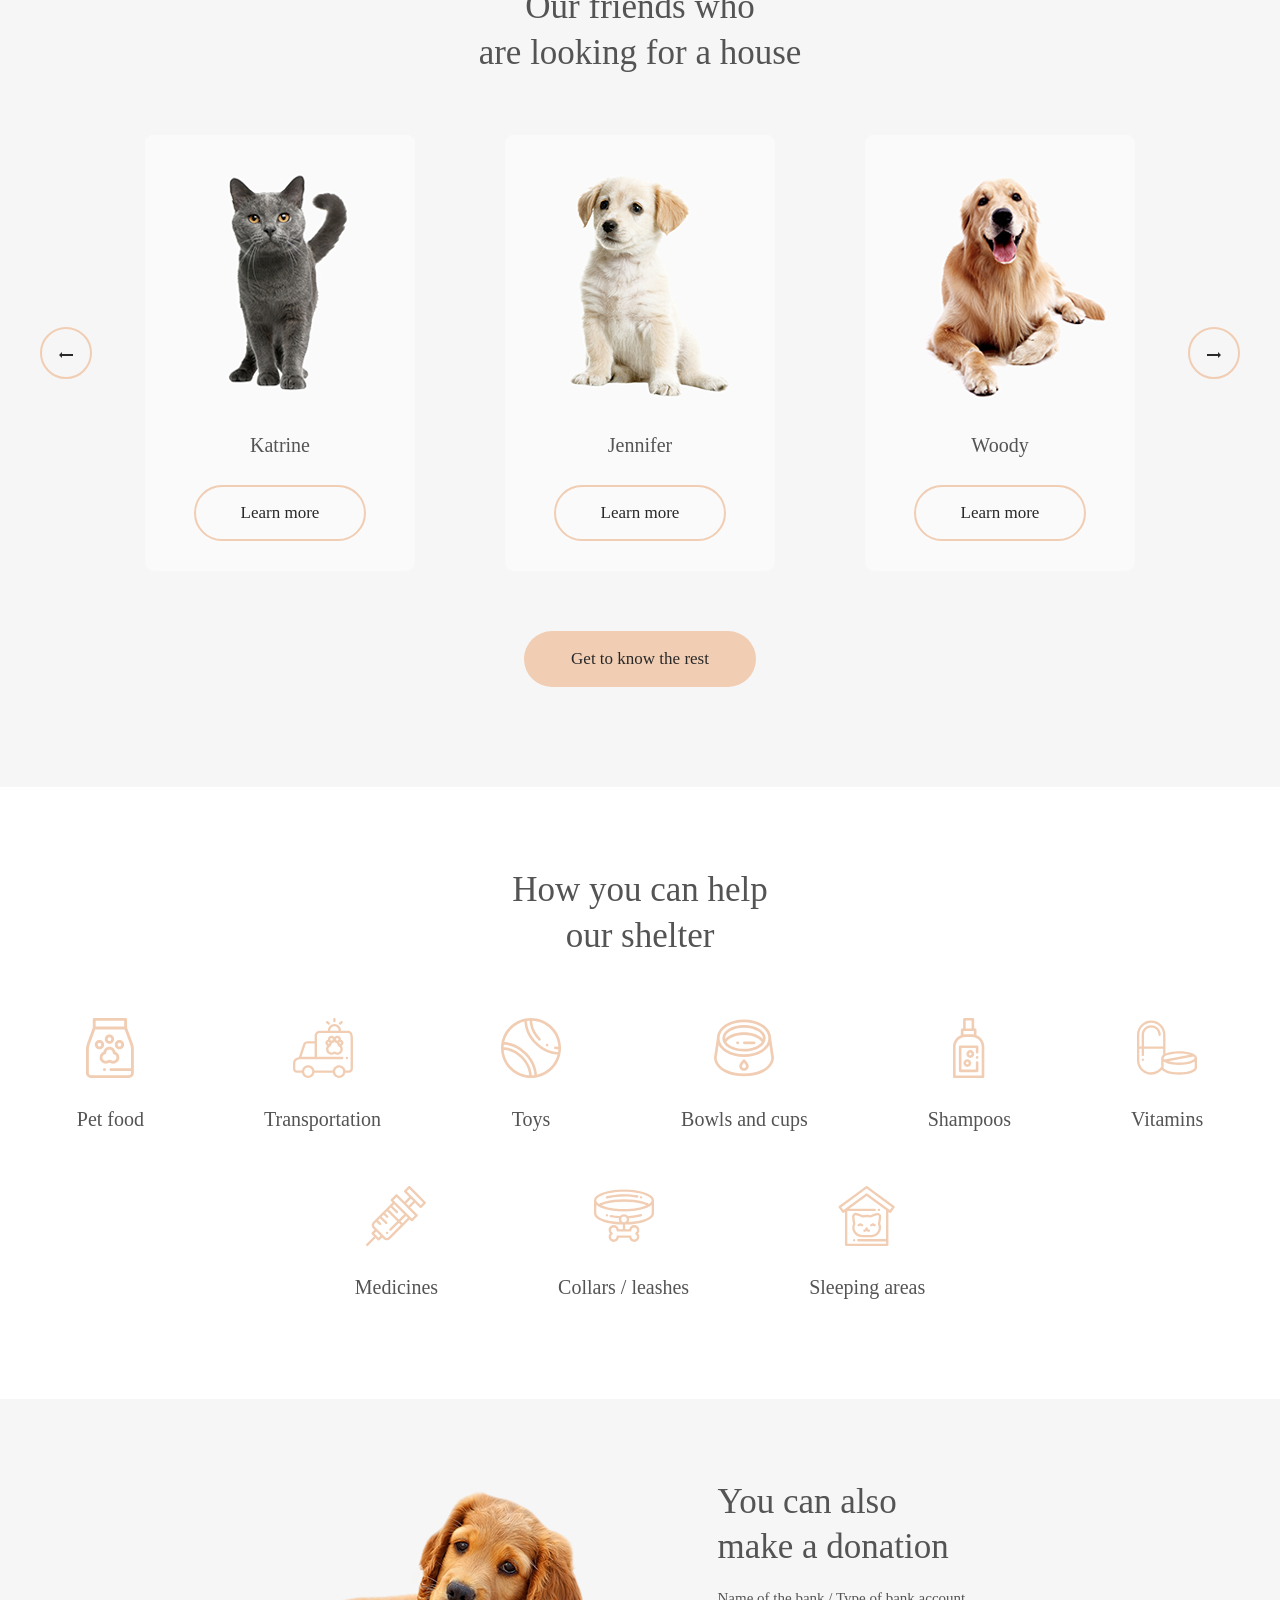
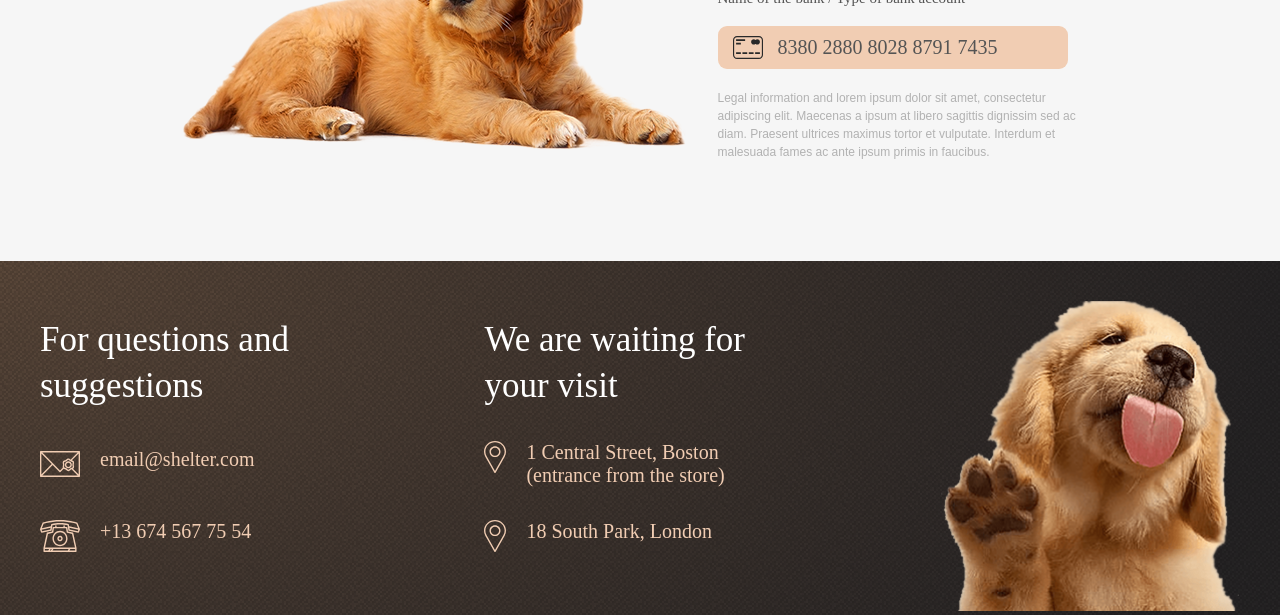
==== commit 3a9d893e: "fix: decide to change the headings on the page and leave only one h1(Thu, Jun 11, 2026 10:00:55 PM)" ====
--- a/shelter/index.html
+++ b/shelter/index.html
@@ -12,14 +12,14 @@
 <body>
     <header>
         <div class="header-wrapper">
-            <div class="logo-container"><a href="#">
-                    <h1 class="logo-title">Cozy House</h1>
+            <div class="logo-container"><a href="javascript:void(0);">
+                    <p class="logo-title">Cozy House</p>
                     <p class="logo-subtitle">Shelter for pets in Boston</p>
                 </a>
             </div>
             <nav class="nav-menu" id="nav-menu">
                 <ul class="nav-list">
-                    <li><a href="index.html" class="nav-link paragraph-l acti">About the shelter</a></li>
+                    <li><a href="javascript:void(0);" class="nav-link paragraph-l acti">About the shelter</a></li>
                     <li><a href="pets.html" class="nav-link paragraph-l ">Our pets</a></li>
                     <li><a href="#help" class="nav-link paragraph-l ">Help the shelter</a></li>
                     <li><a href="#footer" class="nav-link paragraph-l ">Contacts</a></li>
@@ -31,7 +31,7 @@
         <section class="start-screen">
             <div class="start-screen-content">
                 <div class="screen-content">
-                    <h2>Not only people <br>need a house</h2>
+                    <h1>Not only people <br>need a house</h1>
                     <p class="paragraph-l">We offer to give a chance to a little and nice puppy with an extremely wide
                         and
                         open heart. He or she
@@ -49,7 +49,7 @@
                     <img src="../assets/about-pets.svg" alt="pets">
                 </div>
                 <div class="about-container">
-                    <h3>About the shelter <br>“Cozy House”</h3>
+                    <h2>About the shelter <br>“Cozy House”</h2>
                     <p class="paragraph-l">Currently we have 121 dogs and 342 cats on our hands and statistics show that
                         only 20% of them will find a family. The others will continue to live with us and will be
                         waiting for a lucky chance to become dearly loved.</p>
@@ -63,7 +63,7 @@
         </section>
         <section class="pets" id="pets">
             <div class="pets-content">
-                <h3>Our friends who <br>are looking for a house</h3>
+                <h2>Our friends who <br>are looking for a house</h2>
                 <div class="slider">
                     <button class="paginator"><svg width="14" height="6" viewBox="0 0 14 6" fill="none"
                             xmlns="http://www.w3.org/2000/svg">
@@ -98,43 +98,43 @@
         </section>
         <section class="help" id="help">
             <div class="help-content">
-                <h3>How you can help <br> our shelter</h3>
+                <h2>How you can help <br> our shelter</h2>
                 <div class="list">
                     <div class="pet-food">
                         <img src="../assets/pet-food.svg" alt="pet-food icon">
-                        <h4>Pet food</h4>
+                        <h3>Pet food</h3>
                     </div>
                     <div class="transportation">
                         <img src="../assets/transportation.svg" alt="Transportation icon">
-                        <h4>Transportation</h4>
+                        <h3>Transportation</h3>
                     </div>
                     <div class="toys">
                         <img src="../assets/toys.svg" alt="toys icon">
-                        <h4>Toys</h4>
+                        <h3>Toys</h3>
                     </div>
                     <div class="bowls-cups">
                         <img src="../assets/bowls-and-cups.svg" alt="Bowls and cups icon">
-                        <h4>Bowls and cups</h4>
+                        <h3>Bowls and cups</h3>
                     </div>
                     <div class="shampoos">
                         <img src="../assets/shampoos.svg" alt="Shampoos icon">
-                        <h4>Shampoos</h4>
+                        <h3>Shampoos</h3>
                     </div>
                     <div class="vitamins">
                         <img src="../assets/vitamins.svg" alt="Vitamins icon">
-                        <h4>Vitamins</h4>
+                        <h3>Vitamins</h3>
                     </div>
                     <div class="medicines">
                         <img src="../assets/medicines.svg" alt="Medicines icon">
-                        <h4>Medicines</h4>
+                        <h3>Medicines</h3>
                     </div>
                     <div class="collars">
                         <img src="../assets/collars-or-leashes.svg" alt="Collars / leashes icon">
-                        <h4>Collars / leashes</h4>
+                        <h3>Collars / leashes</h3>
                     </div>
                     <div class="sleeping-area">
                         <img src="../assets/sleeping-area.svg" alt="Sleeping areas icon">
-                        <h4>Sleeping areas</h4>
+                        <h3>Sleeping areas</h3>
                     </div>
                 </div>
             </div>
@@ -145,12 +145,12 @@
                     <img src="../assets/donation-dog.svg" alt="dog image">
                 </div>
                 <div class="donation-container">
-                    <h3>You can also <br>make a donation</h3>
+                    <h2>You can also <br>make a donation</h2>
                     <p class="h5">Name of the bank / Type of bank account</p>
                     <div class="credit-card">
-                        <a href="#" class="card-number-link">
+                        <a href="javascript:void(0);" class="card-number-link">
                             <img src="../assets/credit-card.svg" alt="credit card icon">
-                            <h4>8380 2880 8028 8791 7435</h4>
+                            <h3>8380 2880 8028 8791 7435</h3>
                         </a>
                     </div>
                     <p class="donation-text">Legal information and lorem ipsum dolor sit amet, consectetur adipiscing
@@ -164,28 +164,28 @@
     <footer>
         <div class="footer-content" id="footer">
             <div class="footer-contacts">
-                <h3>For questions and suggestions</h3>
+                <h2>For questions and suggestions</h2>
                 <div class="footer-mail">
                     <a href="mailto:email@shelter.com" class="footer-email">
                         <img src="../assets/mail.svg" alt="email logo">
-                        <h4>email@shelter.com</h4>
+                        <h3>email@shelter.com</h3>
                     </a>
 
                 </div>
                 <div class="footer-phone">
                     <a href="tel:+136745677554" class="footer-email">
                         <img src="../assets/phone.svg" alt="phone logo">
-                        <h4>+13 674 567 75 54</h4>
+                        <h3>+13 674 567 75 54</h3>
                     </a>
                 </div>
             </div>
             <div class="footer-locations">
-                <h3>We are waiting for your visit</h3>
+                <h2>We are waiting for your visit</h2>
                 <div class="footer-boston">
                     <div class="boston-pin">
                         <a href="https://www.google.com/maps/place/Boston" target="_blank" class="footer-loc">
                             <img src="../assets/pin.svg" alt="pin logo">
-                            <h4>1 Central Street, Boston (entrance from the store)</h4>
+                            <h3>1 Central Street, Boston (entrance from the store)</h3>
                         </a>
                     </div>
                 </div>
@@ -193,7 +193,7 @@
                     <div class="london-pin">
                         <a href="https://www.google.com/maps/place/London" target="_blank" class="footer-loc">
                             <img src="../assets/pin.svg" alt="pin logo">
-                            <h4>18 South Park, London</h4>
+                            <h3>18 South Park, London</h3>
                         </a>
                     </div>
                 </div>
--- a/shelter/style.css
+++ b/shelter/style.css
@@ -26,7 +26,7 @@
     --color-dark-3xl: #292929;
 }
 
-h2 {
+h1 {
     font-family: var(--main-font);
     font-weight: 400;
     font-size: 44px;
@@ -35,7 +35,7 @@
 
 }
 
-h3 {
+h2 {
     font-family: var(--main-font);
     font-weight: 400;
     font-size: 35px;
@@ -44,7 +44,7 @@
 
 }
 
-h4 {
+h3 {
     font-family: var(--main-font);
     font-weight: 400;
     font-size: 20px;
@@ -157,7 +157,7 @@
     padding-top: 16px;
     padding-bottom: 60px;
 
-    h3 {
+    h2 {
         color: var(--color-light-xl);
         margin: 0;
     }
@@ -193,7 +193,7 @@
         height: 32px;
     }
 
-    h4 {
+    h3 {
         margin: 0;
     }
 }
@@ -218,7 +218,7 @@
         height: 32px;
     }
 
-    h4 {
+    h3 {
         margin: 0;
     }
 
@@ -278,7 +278,7 @@
         padding: 80px 40px 100px 40px;
     }
 
-    h3 {
+    h2 {
         align-self: center;
     }
 }
@@ -379,7 +379,7 @@
     padding: 80px 40px 100px 40px;
     color: var(--color-dark-l);
 
-    h3 {
+    h2 {
         text-align: center;
         height: auto;
         margin: 0;
@@ -405,7 +405,7 @@
             height: 60px;
         }
 
-        h4 {
+        h3 {
             margin: 0;
         }
     }
@@ -429,7 +429,7 @@
         margin-top: 14px;
         margin-bottom: 14px;
 
-        h3 {
+        h2 {
             margin: 0;
             color: var(--color-dark-l);
         }
@@ -448,7 +448,7 @@
     align-items: center;
     padding: 80px 40px 100px 40px;
 
-    h3 {
+    h2 {
         text-align: center;
         color: var(--color-dark-l);
         margin: 0;
@@ -533,7 +533,7 @@
     flex-direction: column;
     gap: 20px;
 
-    h3 {
+    h2 {
         color: var(--color-dark-l);
         margin: 0;
     }
@@ -581,7 +581,7 @@
         color: var(--color-dark-3xl);
     }
 
-    h4 {
+    h3 {
         color: var(--color-dark-l);
         margin: 0;
     }
